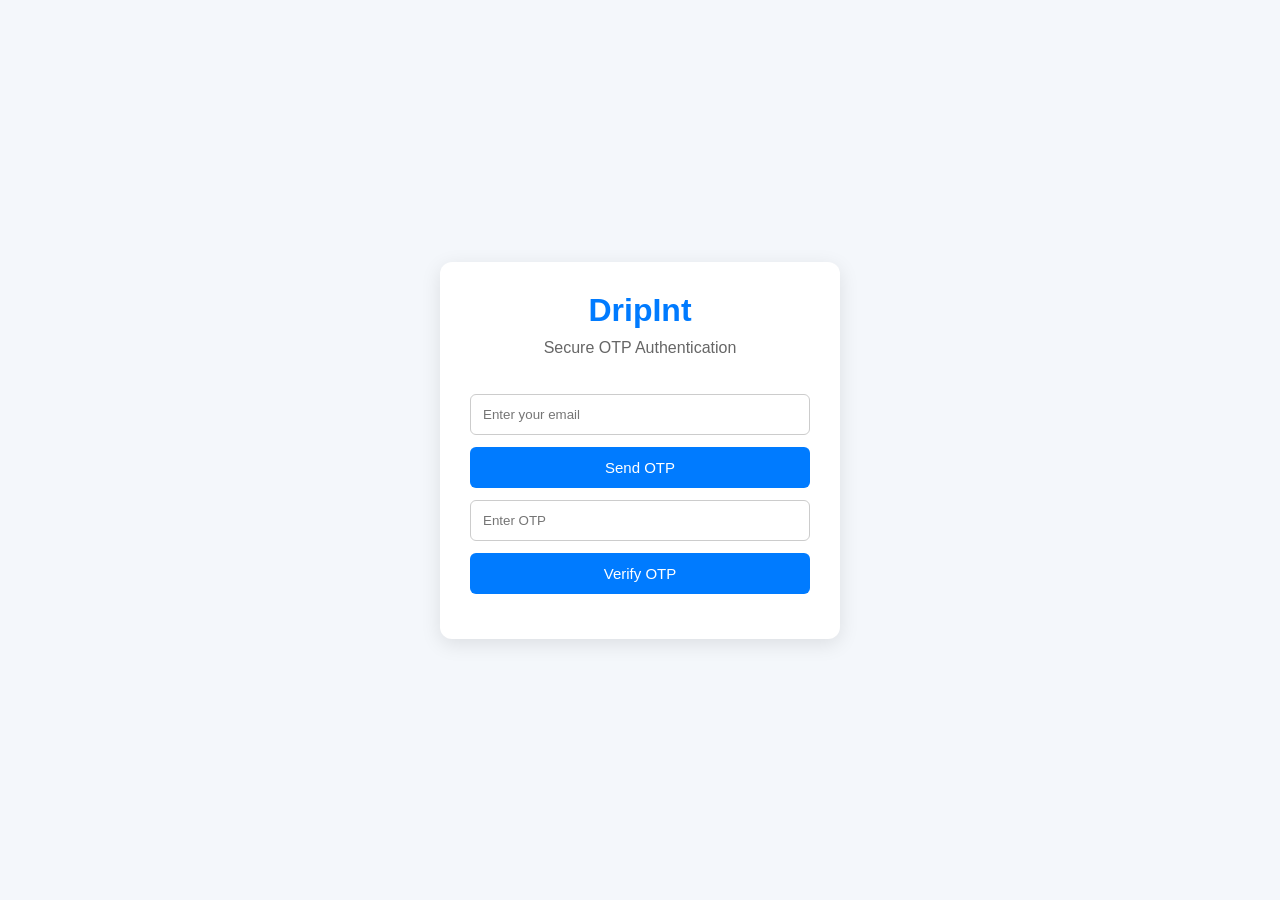
==== index.html @ f829ba66 "Add OTP JWT frontend" ====
<!DOCTYPE html>
<html lang="en">
<head>
    <meta charset="UTF-8">
    <meta name="viewport" content="width=device-width, initial-scale=1.0">
    <title>DripInt Authentication</title>
    <link rel="stylesheet" href="style.css">
</head>
<body>

<div class="container">

    <h1>DripInt</h1>
    <p class="subtitle">Secure OTP Authentication</p>

    <div id="loginSection">

        <input
            type="email"
            id="email"
            placeholder="Enter your email"
        >

        <button onclick="sendOTP()">
            Send OTP
        </button>

        <input
            type="text"
            id="otp"
            placeholder="Enter OTP"
        >

        <button onclick="verifyOTP()">
            Verify OTP
        </button>

        <p id="message"></p>

    </div>

    <div id="dashboard" style="display:none;">

        <h2>Dashboard</h2>

        <p>
            Logged in as:
            <strong id="userEmail"></strong>
        </p>

        <button onclick="logout()">
            Logout
        </button>

    </div>

</div>

<script src="script.js"></script>

</body>
</html>
---- style.css ----
*{
    margin:0;
    padding:0;
    box-sizing:border-box;
}

body{
    font-family:Arial, sans-serif;
    background:#f4f7fb;
    min-height:100vh;
    display:flex;
    justify-content:center;
    align-items:center;
}

.container{

    width:100%;
    max-width:400px;

    background:white;

    padding:30px;

    border-radius:12px;

    box-shadow:0 5px 20px rgba(0,0,0,0.1);

    text-align:center;
}

h1{
    color:#007bff;
    margin-bottom:10px;
}

.subtitle{
    color:#666;
    margin-bottom:25px;
}

input{

    width:100%;

    padding:12px;

    margin-top:12px;

    border:1px solid #ccc;

    border-radius:6px;
}

button{

    width:100%;

    padding:12px;

    margin-top:12px;

    background:#007bff;

    color:white;

    border:none;

    border-radius:6px;

    cursor:pointer;

    font-size:15px;
}

button:hover{
    background:#0069d9;
}

#message{
    margin-top:15px;
    font-weight:bold;
}

#dashboard{
    margin-top:15px;
}

#userEmail{
    color:#007bff;
}
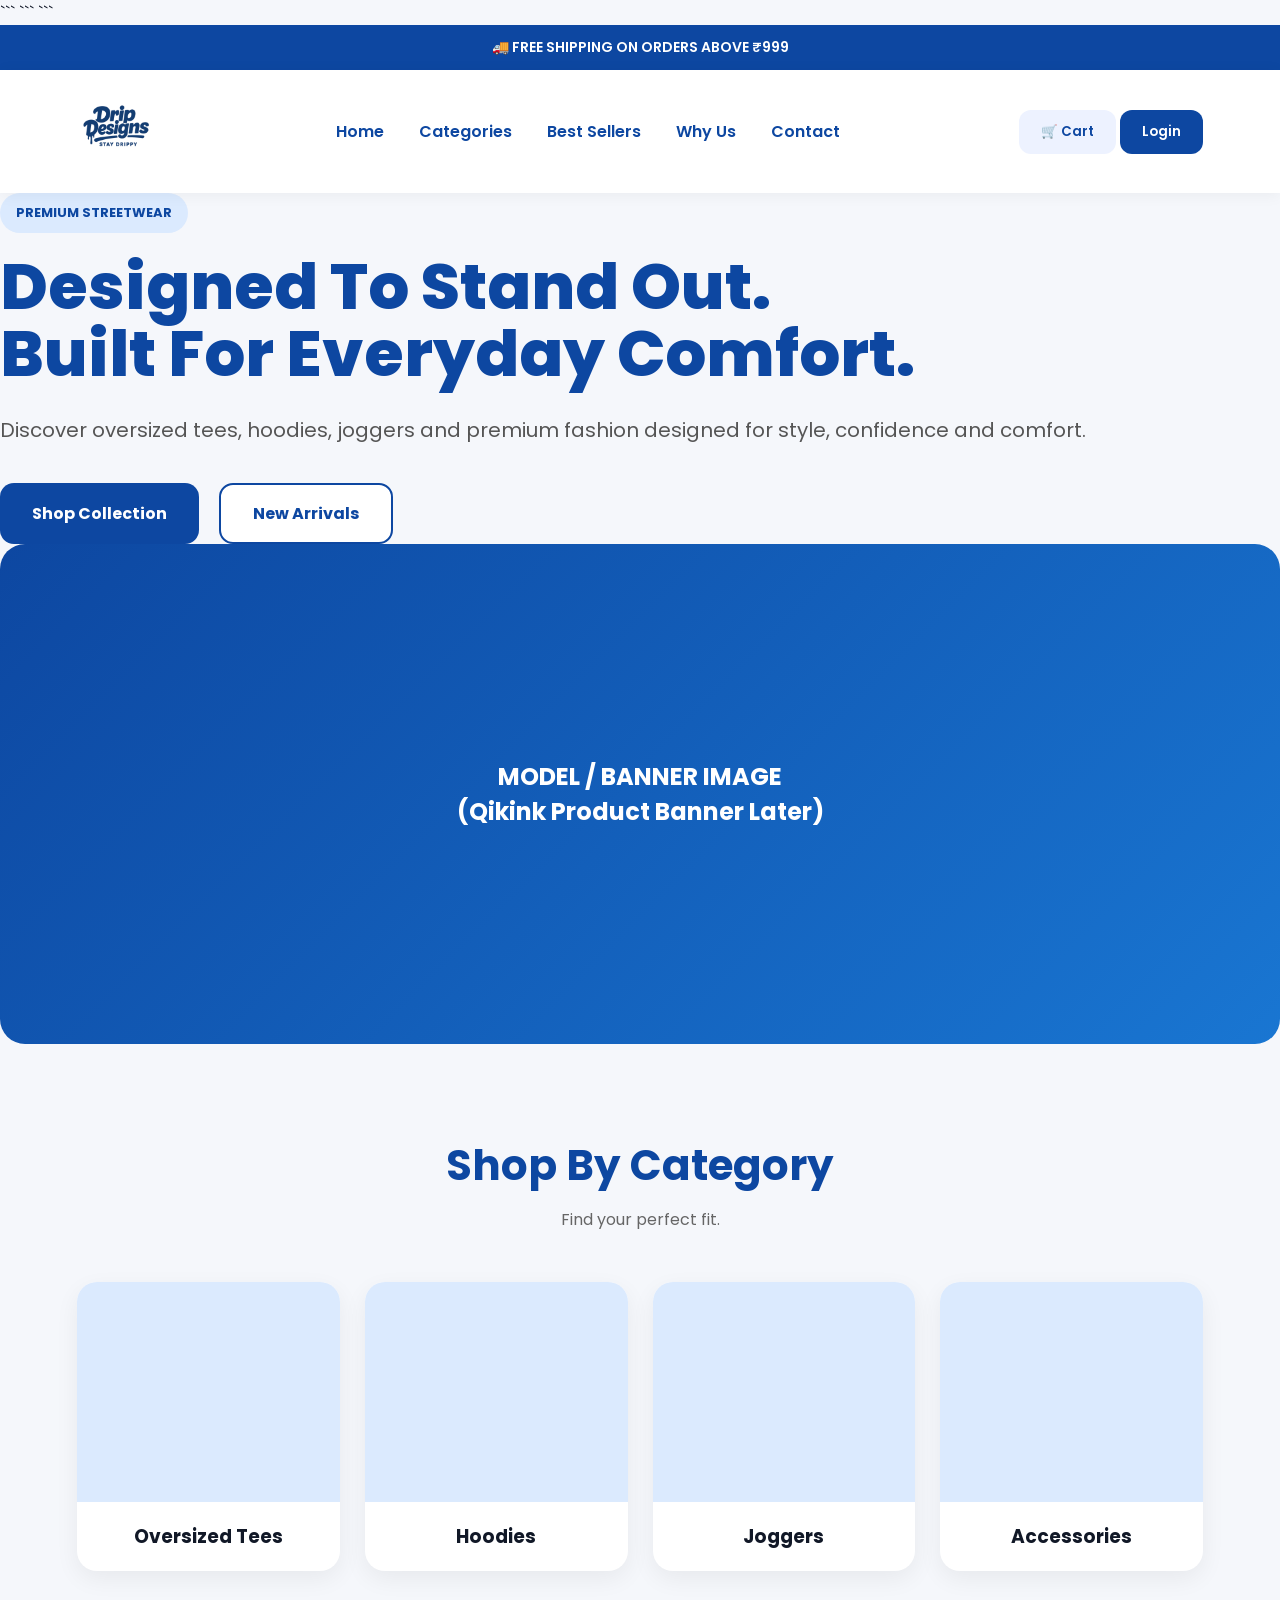
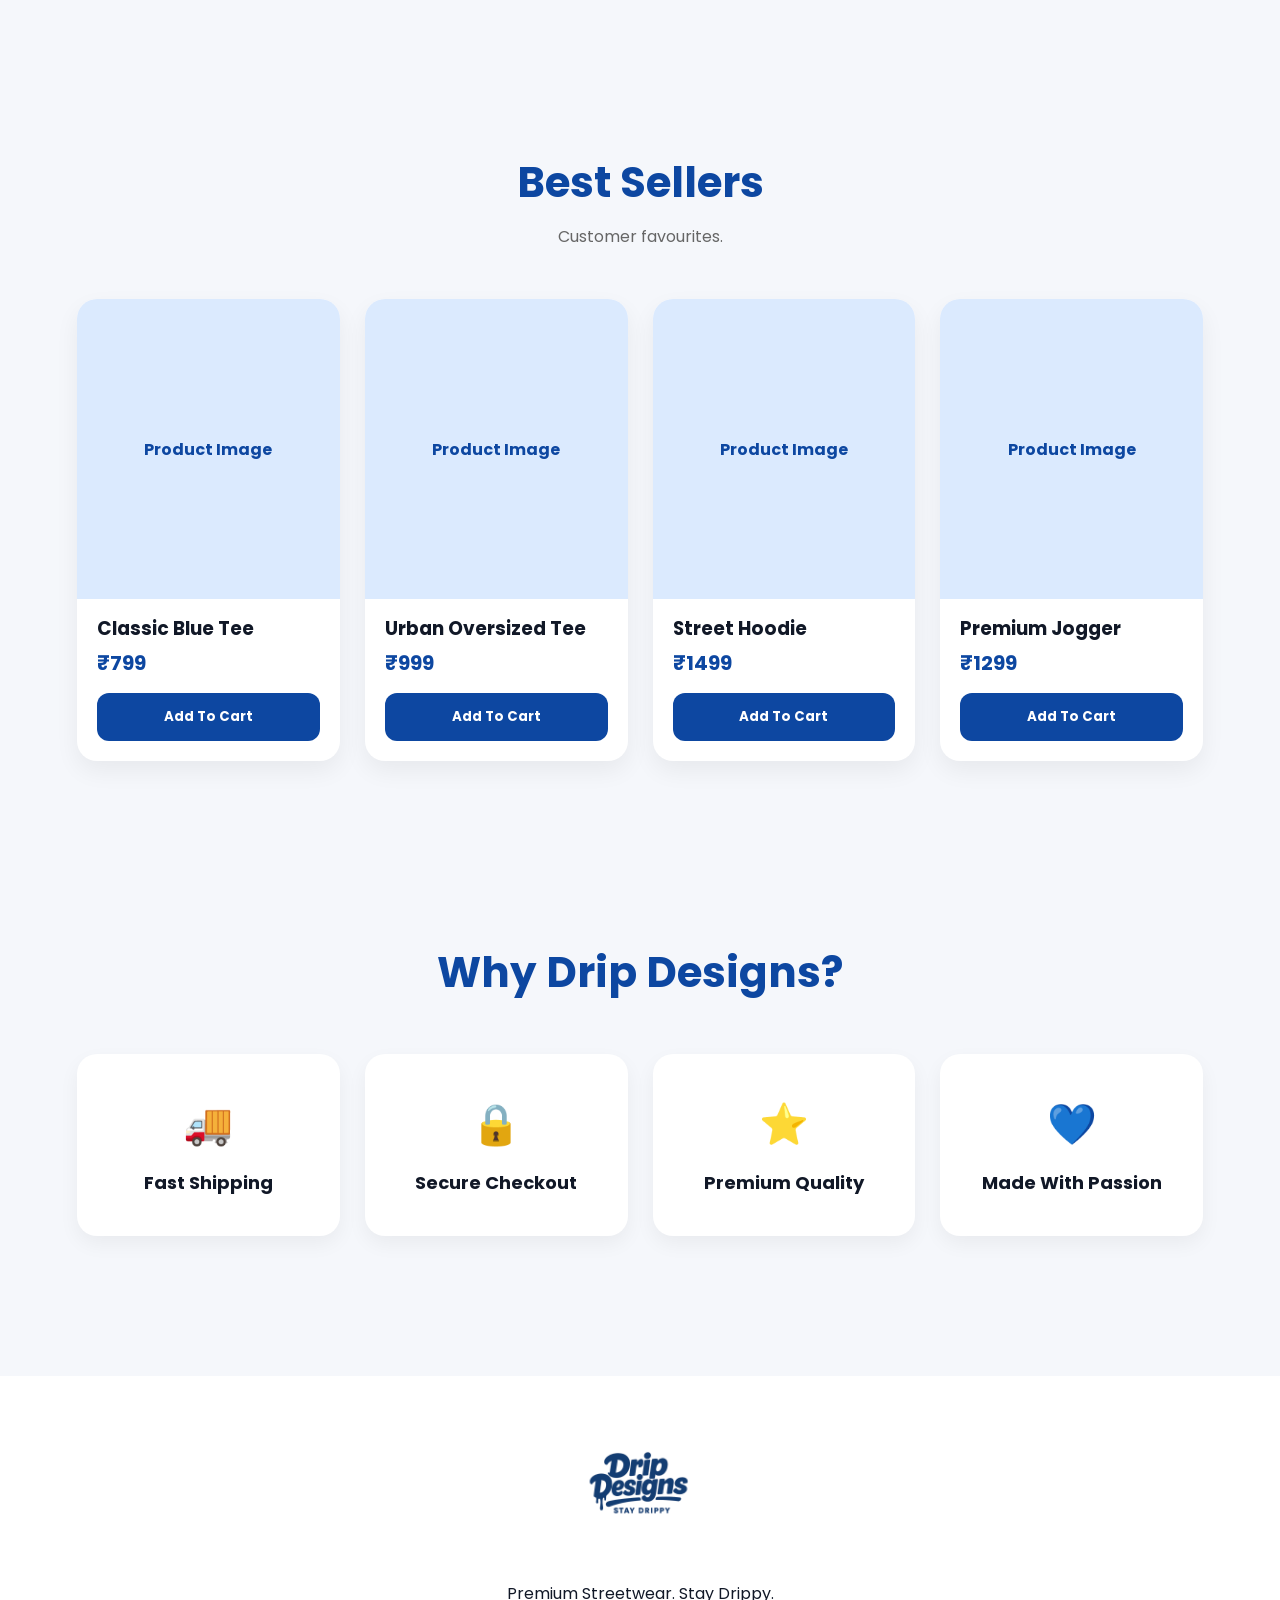
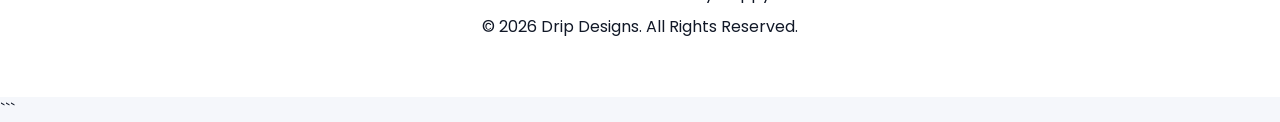
==== commit 8342e3d6: "Move frontend files to root for Hostinger deployment" ====
--- a/index.html
+++ b/index.html
@@ -1,62 +1,475 @@
 <!DOCTYPE html>
+
 <html lang="en">
+
 <head>
-    <meta charset="UTF-8">
-    <meta name="viewport" content="width=device-width, initial-scale=1.0">
-    <title>DripInt Authentication</title>
-    <link rel="stylesheet" href="style.css">
+
+```
+<meta charset="UTF-8">
+<meta name="viewport" content="width=device-width, initial-scale=1.0">
+
+<title>Drip Designs | Premium Streetwear</title>
+
+<meta name="description"
+    content="Premium Streetwear, Oversized T-Shirts, Hoodies and Fashion designed to stand out.">
+
+<link rel="stylesheet" href="css/style.css">
+
+<link href="https://fonts.googleapis.com/css2?family=Poppins:wght@300;400;500;600;700;800&display=swap"
+    rel="stylesheet">
+```
+
 </head>
+
 <body>
 
-<div class="container">
-
-    <h1>DripInt</h1>
-    <p class="subtitle">Secure OTP Authentication</p>
-
-    <div id="loginSection">
-
-        <input
-            type="email"
-            id="email"
-            placeholder="Enter your email"
-        >
-
-        <button onclick="sendOTP()">
-            Send OTP
+```
+<!-- Announcement Bar -->
+
+<div class="announcement-bar">
+
+    🚚 FREE SHIPPING ON ORDERS ABOVE ₹999
+
+</div>
+
+<!-- Header -->
+
+<header class="header">
+
+    <div class="logo-area">
+
+        <img src="assets/logo.png" alt="Drip Designs" class="logo">
+
+    </div>
+
+    <nav>
+
+        <a href="#">Home</a>
+
+        <a href="#categories">Categories</a>
+
+        <a href="#bestsellers">Best Sellers</a>
+
+        <a href="#whyus">Why Us</a>
+
+        <a href="#footer">Contact</a>
+
+    </nav>
+
+    <div class="header-actions">
+
+        <button class="cart-btn">
+
+            🛒 Cart
+
         </button>
 
-        <input
-            type="text"
-            id="otp"
-            placeholder="Enter OTP"
-        >
-
-        <button onclick="verifyOTP()">
-            Verify OTP
+        <button class="login-btn" onclick="openLoginModal()">
+
+            Login
+
         </button>
 
-        <p id="message"></p>
-
-    </div>
-
-    <div id="dashboard" style="display:none;">
-
-        <h2>Dashboard</h2>
+    </div>
+
+</header>
+
+<!-- Hero Section -->
+
+<section class="hero">
+
+    <div class="hero-left">
+
+        <span class="badge">
+
+            PREMIUM STREETWEAR
+        </span>
+
+        <h1>
+
+            Designed To Stand Out.
+            <br>
+            Built For Everyday Comfort.
+
+        </h1>
 
         <p>
-            Logged in as:
+
+            Discover oversized tees, hoodies,
+            joggers and premium fashion designed
+            for style, confidence and comfort.
+
+        </p>
+
+        <div class="hero-buttons">
+
+            <button class="primary-btn">
+
+                Shop Collection
+
+            </button>
+
+            <button class="secondary-btn">
+
+                New Arrivals
+
+            </button>
+
+        </div>
+
+    </div>
+
+    <div class="hero-right">
+
+        <div class="hero-image-placeholder">
+
+            <div class="placeholder-text">
+
+                MODEL / BANNER IMAGE
+
+                <br>
+
+                (Qikink Product Banner Later)
+
+            </div>
+
+        </div>
+
+    </div>
+
+</section>
+
+<!-- Categories -->
+
+<section id="categories" class="section">
+
+    <div class="section-header">
+
+        <h2>Shop By Category</h2>
+
+        <p>
+            Find your perfect fit.
+        </p>
+
+    </div>
+
+    <div class="category-grid">
+
+        <div class="category-card">
+
+            <div class="category-image"></div>
+
+            <h3>Oversized Tees</h3>
+
+        </div>
+
+        <div class="category-card">
+
+            <div class="category-image"></div>
+
+            <h3>Hoodies</h3>
+
+        </div>
+
+        <div class="category-card">
+
+            <div class="category-image"></div>
+
+            <h3>Joggers</h3>
+
+        </div>
+
+        <div class="category-card">
+
+            <div class="category-image"></div>
+
+            <h3>Accessories</h3>
+
+        </div>
+
+    </div>
+
+</section>
+
+<!-- Best Sellers -->
+
+<section id="bestsellers" class="section">
+
+    <div class="section-header">
+
+        <h2>Best Sellers</h2>
+
+        <p>
+
+            Customer favourites.
+
+        </p>
+
+    </div>
+
+    <div class="product-grid">
+
+        <div class="product-card">
+
+            <div class="product-image">
+
+                Product Image
+
+            </div>
+
+            <h3>Classic Blue Tee</h3>
+
+            <p class="price">
+
+                ₹799
+
+            </p>
+
+            <button class="buy-btn">
+
+                Add To Cart
+
+            </button>
+
+        </div>
+
+        <div class="product-card">
+
+            <div class="product-image">
+
+                Product Image
+
+            </div>
+
+            <h3>Urban Oversized Tee</h3>
+
+            <p class="price">
+
+                ₹999
+
+            </p>
+
+            <button class="buy-btn">
+
+                Add To Cart
+
+            </button>
+
+        </div>
+
+        <div class="product-card">
+
+            <div class="product-image">
+
+                Product Image
+
+            </div>
+
+            <h3>Street Hoodie</h3>
+
+            <p class="price">
+
+                ₹1499
+
+            </p>
+
+            <button class="buy-btn">
+
+                Add To Cart
+
+            </button>
+
+        </div>
+
+        <div class="product-card">
+
+            <div class="product-image">
+
+                Product Image
+
+            </div>
+
+            <h3>Premium Jogger</h3>
+
+            <p class="price">
+
+                ₹1299
+
+            </p>
+
+            <button class="buy-btn">
+
+                Add To Cart
+
+            </button>
+
+        </div>
+
+    </div>
+
+</section>
+
+<!-- Why Us -->
+
+<section id="whyus" class="section why-us">
+
+    <div class="section-header">
+
+        <h2>Why Drip Designs?</h2>
+
+    </div>
+
+    <div class="why-grid">
+
+        <div class="why-card">
+
+            🚚
+
+            <h3>Fast Shipping</h3>
+
+        </div>
+
+        <div class="why-card">
+
+            🔒
+
+            <h3>Secure Checkout</h3>
+
+        </div>
+
+        <div class="why-card">
+
+            ⭐
+
+            <h3>Premium Quality</h3>
+
+        </div>
+
+        <div class="why-card">
+
+            💙
+
+            <h3>Made With Passion</h3>
+
+        </div>
+
+    </div>
+
+</section>
+
+<!-- Login Modal -->
+
+<div id="loginModal" class="modal">
+
+    <div class="modal-content">
+
+        <span class="close-btn"
+            onclick="closeLoginModal()">
+
+            &times;
+
+        </span>
+
+        <h2>
+
+            Customer Login
+
+        </h2>
+
+        <div id="loginSection">
+
+            <input
+                type="email"
+                id="email"
+                placeholder="Enter Email Address">
+
+            <button
+                id="sendOtpBtn"
+                onclick="sendOTP()">
+
+                Send OTP
+
+            </button>
+
+            <input
+                type="text"
+                id="otp"
+                placeholder="Enter OTP">
+
+            <button
+                id="verifyOtpBtn"
+                onclick="verifyOTP()">
+
+                Verify & Login
+
+            </button>
+
+            <p id="message"></p>
+
+        </div>
+
+        <div
+            id="dashboard"
+            style="display:none;">
+
+            <h3>
+
+                Welcome Back
+
+            </h3>
+
+            <p>
+
+                Logged in as
+
+            </p>
+
             <strong id="userEmail"></strong>
+
+            <br><br>
+
+            <button onclick="logout()">
+
+                Logout
+
+            </button>
+
+        </div>
+
+    </div>
+
+</div>
+
+<!-- Footer -->
+
+<footer id="footer">
+
+    <div class="footer-content">
+
+        <img src="assets/logo.png"
+            class="footer-logo">
+
+        <p>
+
+            Premium Streetwear.
+            Stay Drippy.
+
         </p>
 
-        <button onclick="logout()">
-            Logout
-        </button>
-
-    </div>
-
-</div>
-
-<script src="script.js"></script>
+        <p>
+
+            © 2026 Drip Designs.
+            All Rights Reserved.
+
+        </p>
+
+    </div>
+
+</footer>
+
+<script src="js/script.js"></script>
+```
 
 </body>
-</html>+
+</html>
--- a/css/style.css
+++ b/css/style.css
@@ -0,0 +1,436 @@
+*{
+margin:0;
+padding:0;
+box-sizing:border-box;
+font-family:'Poppins',sans-serif;
+}
+
+html{
+scroll-behavior:smooth;
+}
+
+body{
+background:#f5f7fb;
+color:#111827;
+}
+
+/* ==========================
+ANNOUNCEMENT BAR
+========================== */
+
+.announcement-bar{
+background:#0d47a1;
+color:white;
+text-align:center;
+padding:12px;
+font-size:14px;
+font-weight:600;
+}
+
+/* ==========================
+HEADER
+========================== */
+
+.header{
+background:white;
+display:flex;
+justify-content:space-between;
+align-items:center;
+padding:18px 6%;
+box-shadow:0 2px 15px rgba(0,0,0,.05);
+position:sticky;
+top:0;
+z-index:100;
+}
+
+.logo{
+height:80px;
+}
+
+nav{
+display:flex;
+gap:35px;
+}
+
+nav a{
+text-decoration:none;
+color:#0d47a1;
+font-weight:600;
+}
+
+nav a:hover
+
+.header-actions{
+display:flex;
+gap:12px;
+}
+
+.cart-btn,
+.login-btn{
+border:none;
+cursor:pointer;
+padding:12px 22px;
+border-radius:12px;
+font-weight:600;
+}
+
+.cart-btn{
+background:#edf2ff;
+color:#0d47a1;
+}
+
+.login-btn{
+background:#0d47a1;
+color:white;
+}
+
+.login-btn:hover
+
+/* ==========================
+HERO
+========================== */
+
+.hero{
+padding:70px 6%;
+display:grid;
+grid-template-columns:1fr 1fr;
+gap:50px;
+align-items:center;
+}
+
+.badge{
+display:inline-block;
+background:#dbeafe;
+color:#0d47a1;
+padding:10px 16px;
+border-radius:30px;
+font-size:13px;
+font-weight:700;
+margin-bottom:20px;
+}
+
+.hero h1{
+font-size:64px;
+line-height:1.05;
+color:#0d47a1;
+margin-bottom:25px;
+font-weight:800;
+}
+
+.hero p{
+font-size:20px;
+line-height:1.8;
+color:#555;
+margin-bottom:35px;
+}
+
+.hero-buttons{
+display:flex;
+gap:20px;
+}
+
+.primary-btn,
+.secondary-btn{
+padding:16px 32px;
+border-radius:14px;
+font-size:16px;
+font-weight:700;
+cursor:pointer;
+}
+
+.primary-btn{
+background:#0d47a1;
+color:white;
+border:none;
+}
+
+.secondary-btn{
+background:white;
+border:2px solid #0d47a1;
+color:#0d47a1;
+}
+
+.hero-image-placeholder{
+height:500px;
+border-radius:25px;
+background:linear-gradient(
+135deg,
+#0d47a1,
+#1976d2
+);
+display:flex;
+align-items:center;
+justify-content:center;
+color:white;
+text-align:center;
+font-size:24px;
+font-weight:700;
+padding:20px;
+}
+
+/* ==========================
+SECTIONS
+========================== */
+
+.section{
+padding:90px 6%;
+}
+
+.section-header{
+text-align:center;
+margin-bottom:50px;
+}
+
+.section-header h2{
+font-size:42px;
+color:#0d47a1;
+margin-bottom:10px;
+}
+
+.section-header p{
+color:#666;
+}
+
+/* ==========================
+CATEGORIES
+========================== */
+
+.category-grid{
+display:grid;
+grid-template-columns:repeat(4,1fr);
+gap:25px;
+}
+
+.category-card{
+background:white;
+border-radius:20px;
+overflow:hidden;
+box-shadow:0 8px 25px rgba(0,0,0,.06);
+transition:.3s;
+}
+
+.category-card:hover{
+transform:translateY(-8px);
+}
+
+.category-image{
+height:220px;
+background:#dbeafe;
+}
+
+.category-card h3{
+text-align:center;
+padding:20px;
+}
+
+/* ==========================
+PRODUCTS
+========================== */
+
+.product-grid{
+display:grid;
+grid-template-columns:repeat(4,1fr);
+gap:25px;
+}
+
+.product-card{
+background:white;
+border-radius:20px;
+overflow:hidden;
+box-shadow:0 10px 25px rgba(0,0,0,.06);
+transition:.3s;
+}
+
+.product-card:hover{
+transform:translateY(-10px);
+}
+
+.product-image{
+height:300px;
+background:#dbeafe;
+display:flex;
+align-items:center;
+justify-content:center;
+color:#0d47a1;
+font-weight:700;
+}
+
+.product-card h3{
+padding:15px 20px 5px;
+}
+
+.price{
+color:#0d47a1;
+font-size:20px;
+font-weight:700;
+padding:0 20px 15px;
+}
+
+.buy-btn{
+width:calc(100% - 40px);
+margin:0 20px 20px;
+padding:14px;
+border:none;
+border-radius:12px;
+background:#0d47a1;
+color:white;
+font-weight:700;
+cursor:pointer;
+}
+
+/* ==========================
+WHY US
+========================== */
+
+.why-grid{
+display:grid;
+grid-template-columns:repeat(4,1fr);
+gap:25px;
+}
+
+.why-card{
+background:white;
+text-align:center;
+padding:40px 20px;
+border-radius:20px;
+box-shadow:0 8px 20px rgba(0,0,0,.05);
+font-size:40px;
+}
+
+.why-card h3{
+margin-top:15px;
+font-size:18px;
+}
+
+/* ==========================
+FOOTER
+========================== */
+
+footer{
+background:white;
+margin-top:50px;
+padding:50px 20px;
+text-align:center;
+}
+
+.footer-logo{
+height:120px;
+width:auto;
+margin-bottom:20px;
+}
+
+.footer-content p{
+margin:8px 0;
+}
+
+/* ==========================
+MODAL
+========================== */
+
+.modal{
+display:none;
+position:fixed;
+inset:0;
+background:rgba(0,0,0,.55);
+z-index:1000;
+}
+
+.modal-content{
+width:95%;
+max-width:450px;
+background:white;
+padding:30px;
+border-radius:20px;
+margin:100px auto;
+position:relative;
+}
+
+.close-btn{
+position:absolute;
+right:20px;
+top:10px;
+font-size:32px;
+cursor:pointer;
+}
+
+.modal-content input{
+width:100%;
+padding:14px;
+margin-top:15px;
+border:1px solid #ddd;
+border-radius:12px;
+}
+
+#sendOtpBtn,
+#verifyOtpBtn{
+width:100%;
+margin-top:15px;
+padding:14px;
+border:none;
+border-radius:12px;
+background:#0d47a1;
+color:white;
+font-weight:700;
+cursor:pointer;
+}
+
+#message{
+text-align:center;
+margin-top:15px;
+}
+
+/* ==========================
+MOBILE
+========================== */
+
+@media(max-width:992px){
+
+```
+.hero{
+    grid-template-columns:1fr;
+}
+
+.hero h1{
+    font-size:42px;
+}
+
+.category-grid,
+.product-grid,
+.why-grid{
+    grid-template-columns:1fr 1fr;
+}
+
+nav{
+    display:none;
+}
+```
+
+}
+
+@media(max-width:600px){
+
+```
+.category-grid,
+.product-grid,
+.why-grid{
+    grid-template-columns:1fr;
+}
+
+.hero h1{
+    font-size:34px;
+}
+
+.hero-buttons{
+    flex-direction:column;
+}
+
+.logo{
+    height:60px;
+}
+
+.footer-logo{
+    height:80px;
+}
+```
+
+}
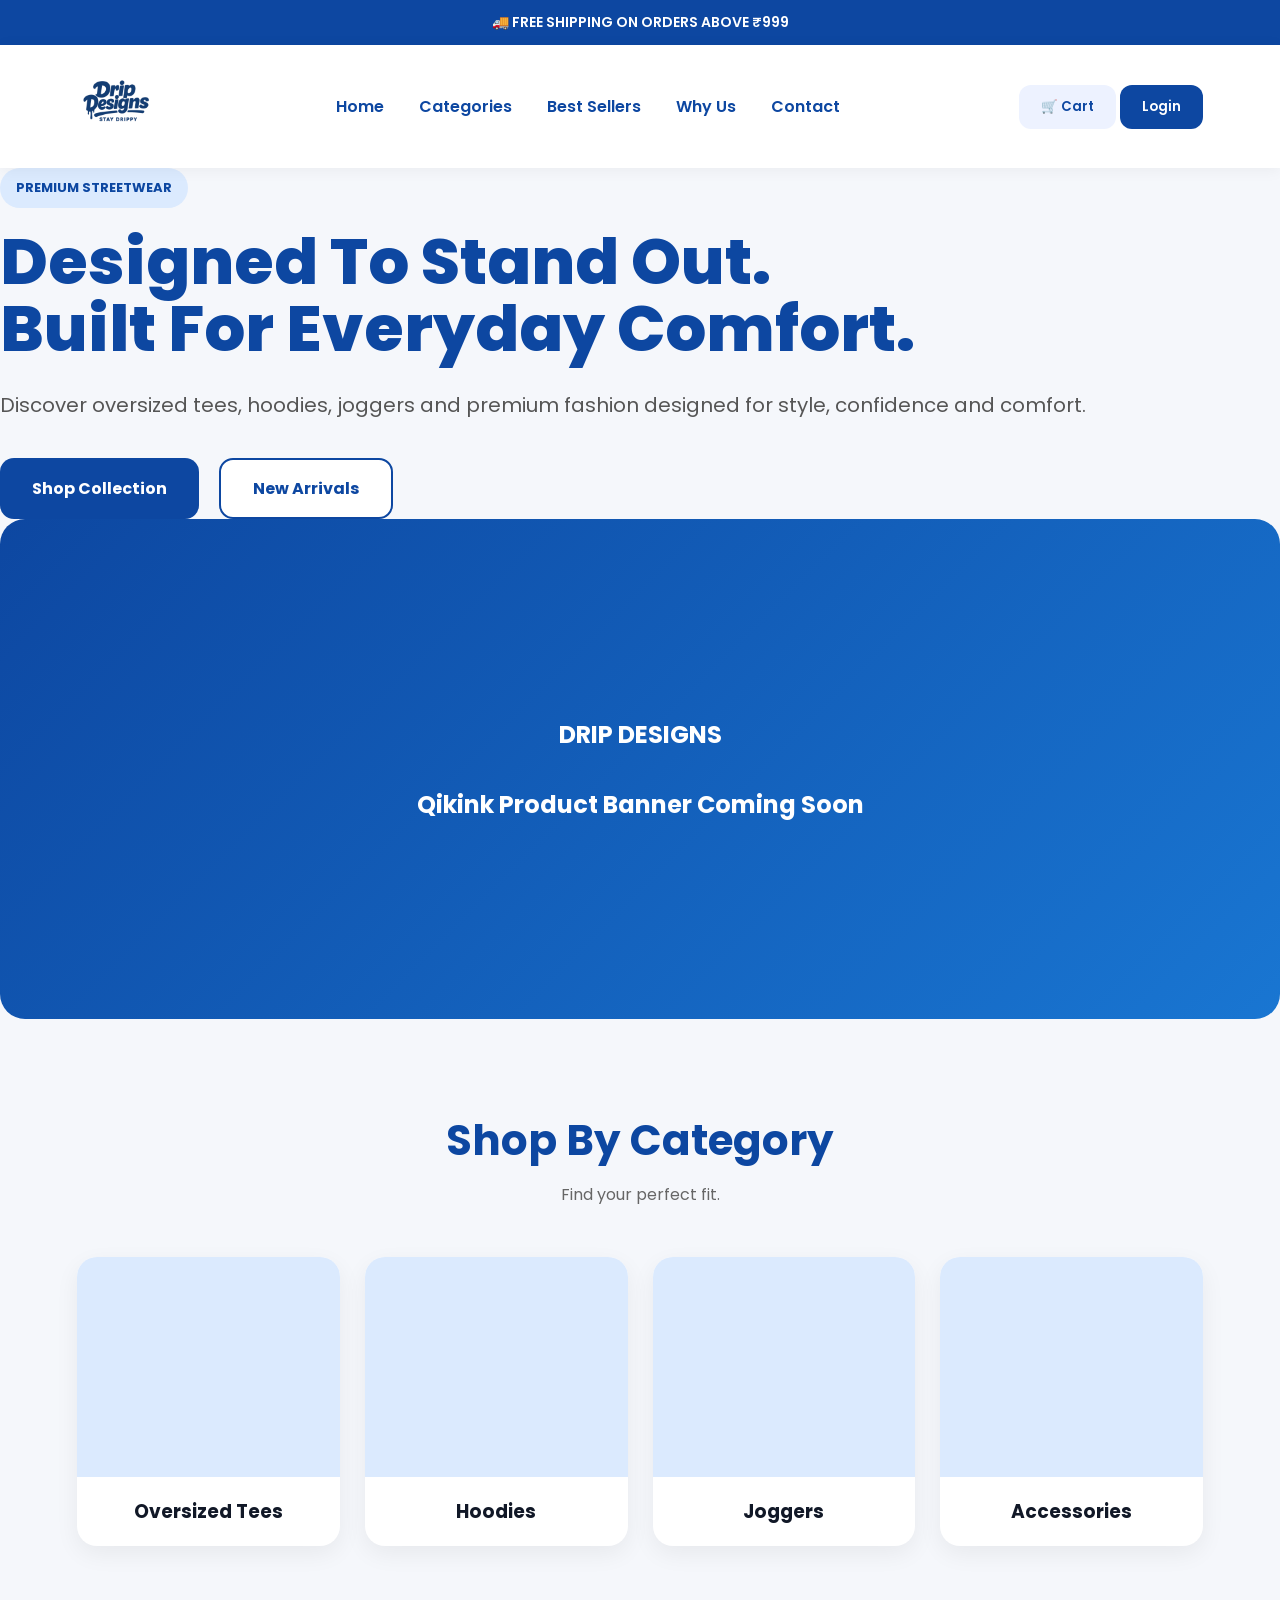
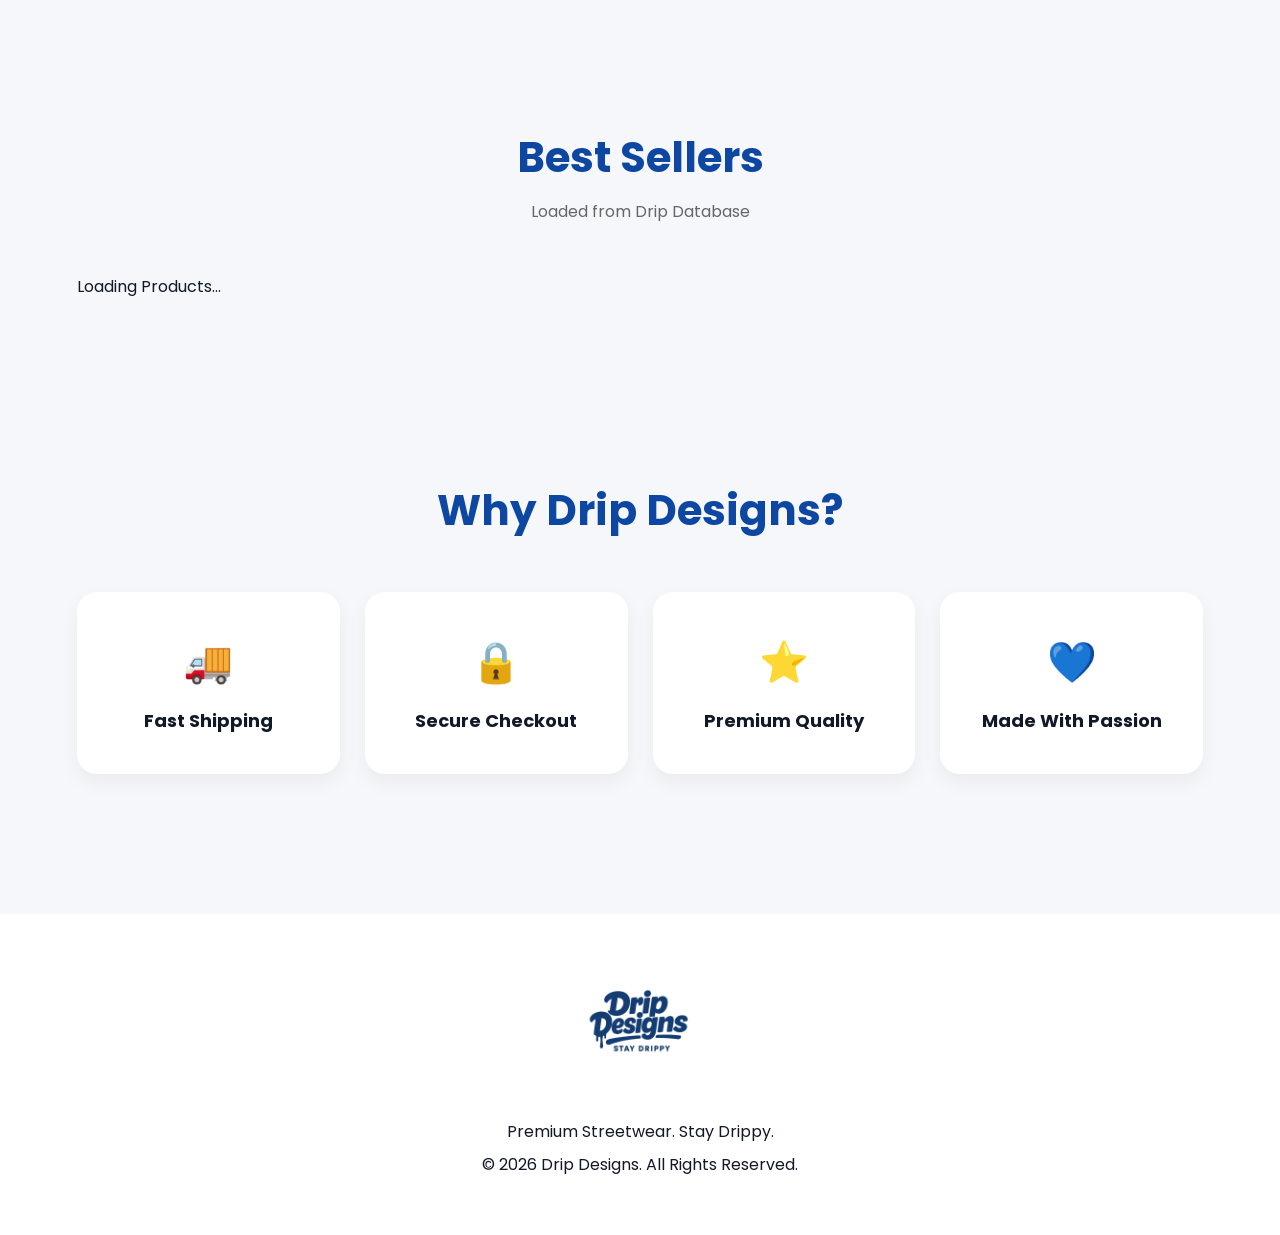
==== commit 9658f579: "Fix CORS configuration" ====
--- a/index.html
+++ b/index.html
@@ -1,475 +1,417 @@
 <!DOCTYPE html>
-
 <html lang="en">
 
 <head>
 
-```
 <meta charset="UTF-8">
 <meta name="viewport" content="width=device-width, initial-scale=1.0">
 
 <title>Drip Designs | Premium Streetwear</title>
 
 <meta name="description"
-    content="Premium Streetwear, Oversized T-Shirts, Hoodies and Fashion designed to stand out.">
+content="Premium Streetwear, Oversized T-Shirts, Hoodies and Fashion designed to stand out.">
 
 <link rel="stylesheet" href="css/style.css">
 
 <link href="https://fonts.googleapis.com/css2?family=Poppins:wght@300;400;500;600;700;800&display=swap"
-    rel="stylesheet">
-```
+rel="stylesheet">
 
 </head>
 
 <body>
 
-```
-<!-- Announcement Bar -->
-
 <div class="announcement-bar">
 
-    🚚 FREE SHIPPING ON ORDERS ABOVE ₹999
-
-</div>
-
-<!-- Header -->
+🚚 FREE SHIPPING ON ORDERS ABOVE ₹999
+
+</div>
 
 <header class="header">
 
-    <div class="logo-area">
-
-        <img src="assets/logo.png" alt="Drip Designs" class="logo">
-
-    </div>
-
-    <nav>
-
-        <a href="#">Home</a>
-
-        <a href="#categories">Categories</a>
-
-        <a href="#bestsellers">Best Sellers</a>
-
-        <a href="#whyus">Why Us</a>
-
-        <a href="#footer">Contact</a>
-
-    </nav>
-
-    <div class="header-actions">
-
-        <button class="cart-btn">
-
-            🛒 Cart
-
-        </button>
-
-        <button class="login-btn" onclick="openLoginModal()">
-
-            Login
-
-        </button>
-
-    </div>
+<div class="logo-area">
+
+<img src="assets/logo.png"
+alt="Drip Designs"
+class="logo">
+
+</div>
+
+<nav>
+
+<a href="#">Home</a>
+
+<a href="#categories">Categories</a>
+
+<a href="#bestsellers">Best Sellers</a>
+
+<a href="#whyus">Why Us</a>
+
+<a href="#footer">Contact</a>
+
+</nav>
+
+<div class="header-actions">
+
+<button class="cart-btn">
+
+🛒 Cart
+
+</button>
+
+<button
+class="login-btn"
+onclick="openLoginModal()">
+
+Login
+
+</button>
+
+</div>
 
 </header>
 
-<!-- Hero Section -->
-
 <section class="hero">
 
-    <div class="hero-left">
-
-        <span class="badge">
-
-            PREMIUM STREETWEAR
-        </span>
-
-        <h1>
-
-            Designed To Stand Out.
-            <br>
-            Built For Everyday Comfort.
-
-        </h1>
-
-        <p>
-
-            Discover oversized tees, hoodies,
-            joggers and premium fashion designed
-            for style, confidence and comfort.
-
-        </p>
-
-        <div class="hero-buttons">
-
-            <button class="primary-btn">
-
-                Shop Collection
-
-            </button>
-
-            <button class="secondary-btn">
-
-                New Arrivals
-
-            </button>
-
-        </div>
-
-    </div>
-
-    <div class="hero-right">
-
-        <div class="hero-image-placeholder">
-
-            <div class="placeholder-text">
-
-                MODEL / BANNER IMAGE
-
-                <br>
-
-                (Qikink Product Banner Later)
-
-            </div>
-
-        </div>
-
-    </div>
+<div class="hero-left">
+
+<span class="badge">
+
+PREMIUM STREETWEAR
+
+</span>
+
+<h1>
+
+Designed To Stand Out.
+<br>
+Built For Everyday Comfort.
+
+</h1>
+
+<p>
+
+Discover oversized tees,
+hoodies, joggers and premium
+fashion designed for style,
+confidence and comfort.
+
+</p>
+
+<div class="hero-buttons">
+
+<button class="primary-btn">
+
+Shop Collection
+
+</button>
+
+<button class="secondary-btn">
+
+New Arrivals
+
+</button>
+
+</div>
+
+</div>
+
+<div class="hero-right">
+
+<div class="hero-image-placeholder">
+
+<div class="placeholder-text">
+
+DRIP DESIGNS
+
+<br><br>
+
+Qikink Product Banner
+
+Coming Soon
+
+</div>
+
+</div>
+
+</div>
 
 </section>
 
-<!-- Categories -->
-
-<section id="categories" class="section">
-
-    <div class="section-header">
-
-        <h2>Shop By Category</h2>
-
-        <p>
-            Find your perfect fit.
-        </p>
-
-    </div>
-
-    <div class="category-grid">
-
-        <div class="category-card">
-
-            <div class="category-image"></div>
-
-            <h3>Oversized Tees</h3>
-
-        </div>
-
-        <div class="category-card">
-
-            <div class="category-image"></div>
-
-            <h3>Hoodies</h3>
-
-        </div>
-
-        <div class="category-card">
-
-            <div class="category-image"></div>
-
-            <h3>Joggers</h3>
-
-        </div>
-
-        <div class="category-card">
-
-            <div class="category-image"></div>
-
-            <h3>Accessories</h3>
-
-        </div>
-
-    </div>
+<section
+id="categories"
+class="section">
+
+<div class="section-header">
+
+<h2>
+
+Shop By Category
+
+</h2>
+
+<p>
+
+Find your perfect fit.
+
+</p>
+
+</div>
+
+<div class="category-grid">
+
+<div class="category-card">
+
+<div class="category-image"></div>
+
+<h3>Oversized Tees</h3>
+
+</div>
+
+<div class="category-card">
+
+<div class="category-image"></div>
+
+<h3>Hoodies</h3>
+
+</div>
+
+<div class="category-card">
+
+<div class="category-image"></div>
+
+<h3>Joggers</h3>
+
+</div>
+
+<div class="category-card">
+
+<div class="category-image"></div>
+
+<h3>Accessories</h3>
+
+</div>
+
+</div>
 
 </section>
 
-<!-- Best Sellers -->
-
-<section id="bestsellers" class="section">
-
-    <div class="section-header">
-
-        <h2>Best Sellers</h2>
-
-        <p>
-
-            Customer favourites.
-
-        </p>
-
-    </div>
-
-    <div class="product-grid">
-
-        <div class="product-card">
-
-            <div class="product-image">
-
-                Product Image
-
-            </div>
-
-            <h3>Classic Blue Tee</h3>
-
-            <p class="price">
-
-                ₹799
-
-            </p>
-
-            <button class="buy-btn">
-
-                Add To Cart
-
-            </button>
-
-        </div>
-
-        <div class="product-card">
-
-            <div class="product-image">
-
-                Product Image
-
-            </div>
-
-            <h3>Urban Oversized Tee</h3>
-
-            <p class="price">
-
-                ₹999
-
-            </p>
-
-            <button class="buy-btn">
-
-                Add To Cart
-
-            </button>
-
-        </div>
-
-        <div class="product-card">
-
-            <div class="product-image">
-
-                Product Image
-
-            </div>
-
-            <h3>Street Hoodie</h3>
-
-            <p class="price">
-
-                ₹1499
-
-            </p>
-
-            <button class="buy-btn">
-
-                Add To Cart
-
-            </button>
-
-        </div>
-
-        <div class="product-card">
-
-            <div class="product-image">
-
-                Product Image
-
-            </div>
-
-            <h3>Premium Jogger</h3>
-
-            <p class="price">
-
-                ₹1299
-
-            </p>
-
-            <button class="buy-btn">
-
-                Add To Cart
-
-            </button>
-
-        </div>
-
-    </div>
+<!-- DYNAMIC PRODUCTS -->
+
+<section
+id="bestsellers"
+class="section">
+
+<div class="section-header">
+
+<h2>
+
+Best Sellers
+
+</h2>
+
+<p>
+
+Loaded from Drip Database
+
+</p>
+
+</div>
+
+<div
+id="productGrid"
+class="product-grid">
+
+<div class="loading-products">
+
+Loading Products...
+
+</div>
+
+</div>
 
 </section>
 
-<!-- Why Us -->
-
-<section id="whyus" class="section why-us">
-
-    <div class="section-header">
-
-        <h2>Why Drip Designs?</h2>
-
-    </div>
-
-    <div class="why-grid">
-
-        <div class="why-card">
-
-            🚚
-
-            <h3>Fast Shipping</h3>
-
-        </div>
-
-        <div class="why-card">
-
-            🔒
-
-            <h3>Secure Checkout</h3>
-
-        </div>
-
-        <div class="why-card">
-
-            ⭐
-
-            <h3>Premium Quality</h3>
-
-        </div>
-
-        <div class="why-card">
-
-            💙
-
-            <h3>Made With Passion</h3>
-
-        </div>
-
-    </div>
+<section
+id="whyus"
+class="section why-us">
+
+<div class="section-header">
+
+<h2>
+
+Why Drip Designs?
+
+</h2>
+
+</div>
+
+<div class="why-grid">
+
+<div class="why-card">
+
+🚚
+
+<h3>
+
+Fast Shipping
+
+</h3>
+
+</div>
+
+<div class="why-card">
+
+🔒
+
+<h3>
+
+Secure Checkout
+
+</h3>
+
+</div>
+
+<div class="why-card">
+
+⭐
+
+<h3>
+
+Premium Quality
+
+</h3>
+
+</div>
+
+<div class="why-card">
+
+💙
+
+<h3>
+
+Made With Passion
+
+</h3>
+
+</div>
+
+</div>
 
 </section>
 
-<!-- Login Modal -->
-
-<div id="loginModal" class="modal">
-
-    <div class="modal-content">
-
-        <span class="close-btn"
-            onclick="closeLoginModal()">
-
-            &times;
-
-        </span>
-
-        <h2>
-
-            Customer Login
-
-        </h2>
-
-        <div id="loginSection">
-
-            <input
-                type="email"
-                id="email"
-                placeholder="Enter Email Address">
-
-            <button
-                id="sendOtpBtn"
-                onclick="sendOTP()">
-
-                Send OTP
-
-            </button>
-
-            <input
-                type="text"
-                id="otp"
-                placeholder="Enter OTP">
-
-            <button
-                id="verifyOtpBtn"
-                onclick="verifyOTP()">
-
-                Verify & Login
-
-            </button>
-
-            <p id="message"></p>
-
-        </div>
-
-        <div
-            id="dashboard"
-            style="display:none;">
-
-            <h3>
-
-                Welcome Back
-
-            </h3>
-
-            <p>
-
-                Logged in as
-
-            </p>
-
-            <strong id="userEmail"></strong>
-
-            <br><br>
-
-            <button onclick="logout()">
-
-                Logout
-
-            </button>
-
-        </div>
-
-    </div>
-
-</div>
-
-<!-- Footer -->
+<!-- LOGIN MODAL -->
+
+<div
+id="loginModal"
+class="modal">
+
+<div class="modal-content">
+
+<span
+class="close-btn"
+onclick="closeLoginModal()">
+
+&times;
+
+</span>
+
+<h2>
+
+Customer Login
+
+</h2>
+
+<div id="loginSection">
+
+<input
+type="email"
+id="email"
+placeholder="Enter Email Address">
+
+<button
+id="sendOtpBtn"
+onclick="sendOTP()">
+
+Send OTP
+
+</button>
+
+<input
+type="text"
+id="otp"
+placeholder="Enter OTP">
+
+<button
+id="verifyOtpBtn"
+onclick="verifyOTP()">
+
+Verify & Login
+
+</button>
+
+<p id="message"></p>
+
+</div>
+
+<div
+id="dashboard"
+style="display:none;">
+
+<h3>
+
+Welcome Back
+
+</h3>
+
+<p>
+
+Logged in as
+
+</p>
+
+<strong id="userEmail"></strong>
+
+<br><br>
+
+<button onclick="logout()">
+
+Logout
+
+</button>
+
+</div>
+
+</div>
+
+</div>
 
 <footer id="footer">
 
-    <div class="footer-content">
-
-        <img src="assets/logo.png"
-            class="footer-logo">
-
-        <p>
-
-            Premium Streetwear.
-            Stay Drippy.
-
-        </p>
-
-        <p>
-
-            © 2026 Drip Designs.
-            All Rights Reserved.
-
-        </p>
-
-    </div>
+<div class="footer-content">
+
+<img
+src="assets/logo.png"
+class="footer-logo">
+
+<p>
+
+Premium Streetwear.
+Stay Drippy.
+
+</p>
+
+<p>
+
+© 2026 Drip Designs.
+All Rights Reserved.
+
+</p>
+
+</div>
 
 </footer>
 
 <script src="js/script.js"></script>
-```
 
 </body>
-
-</html>
+</html>
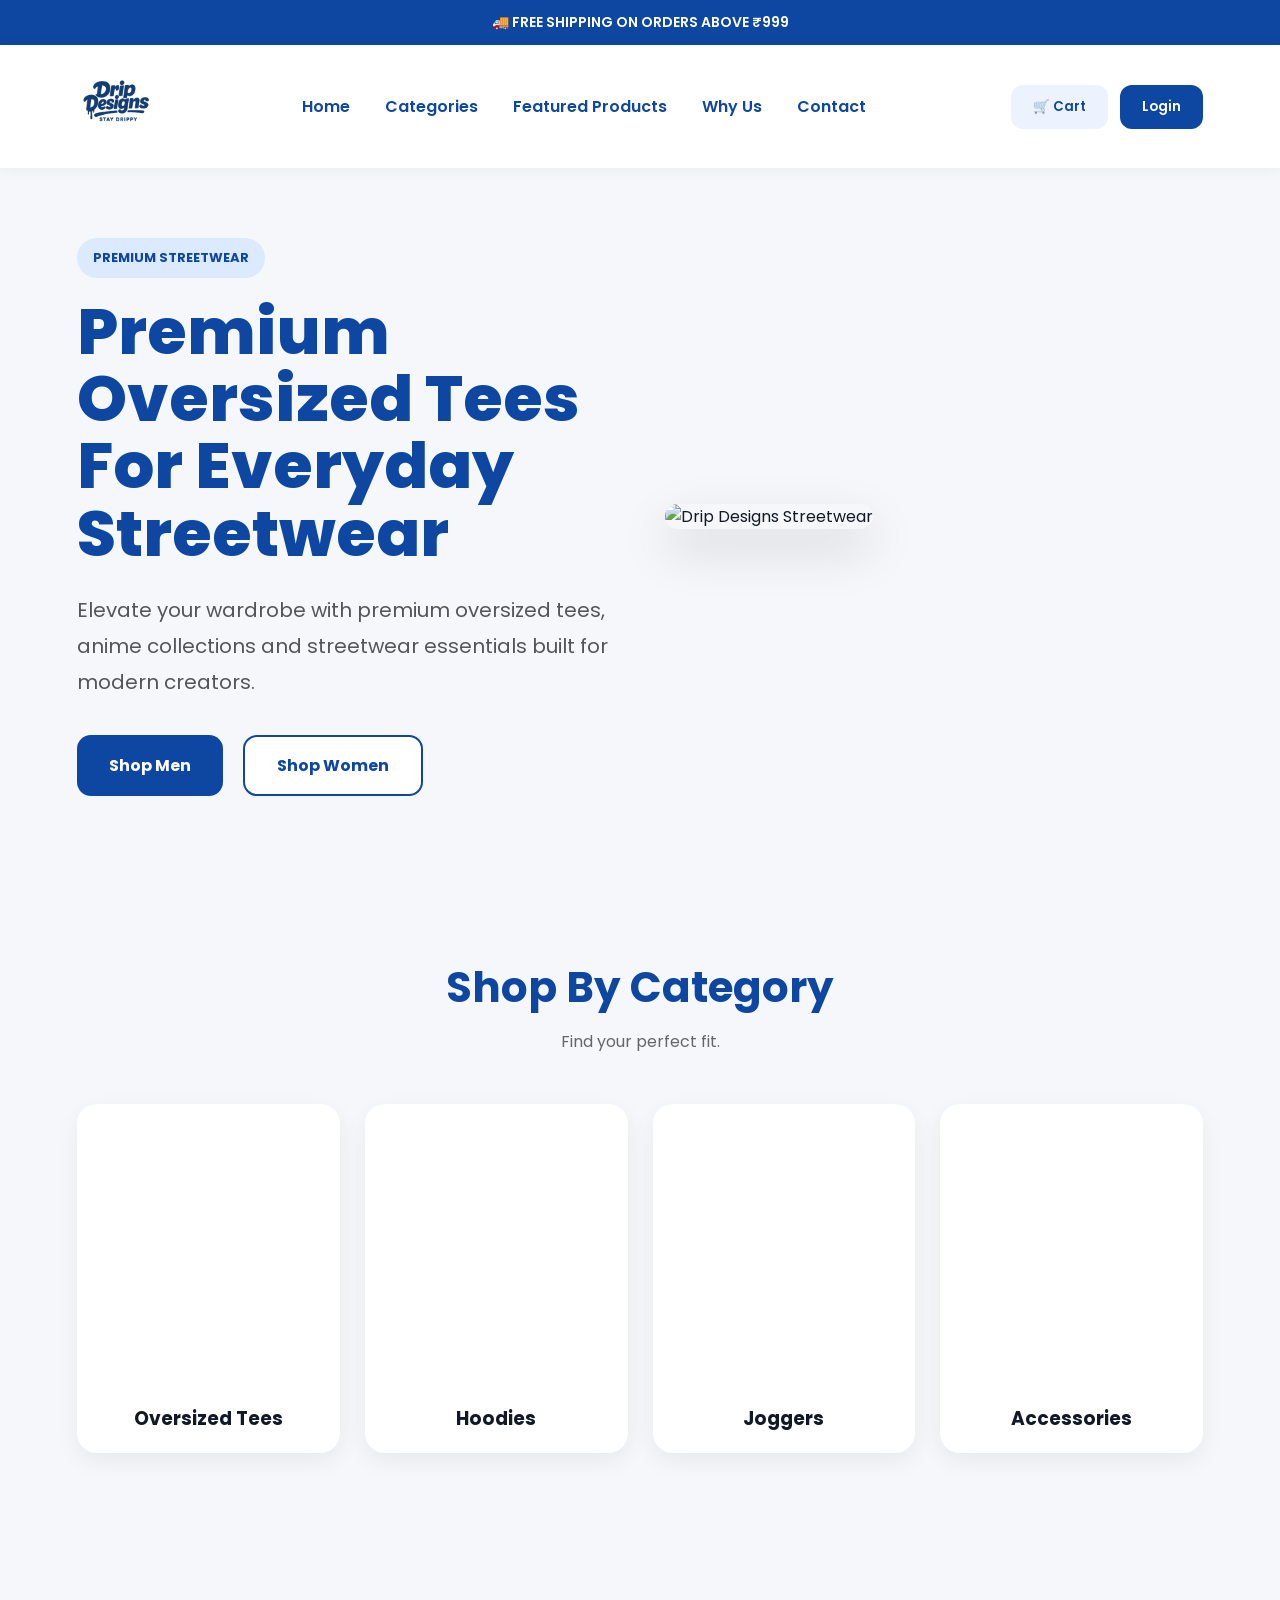
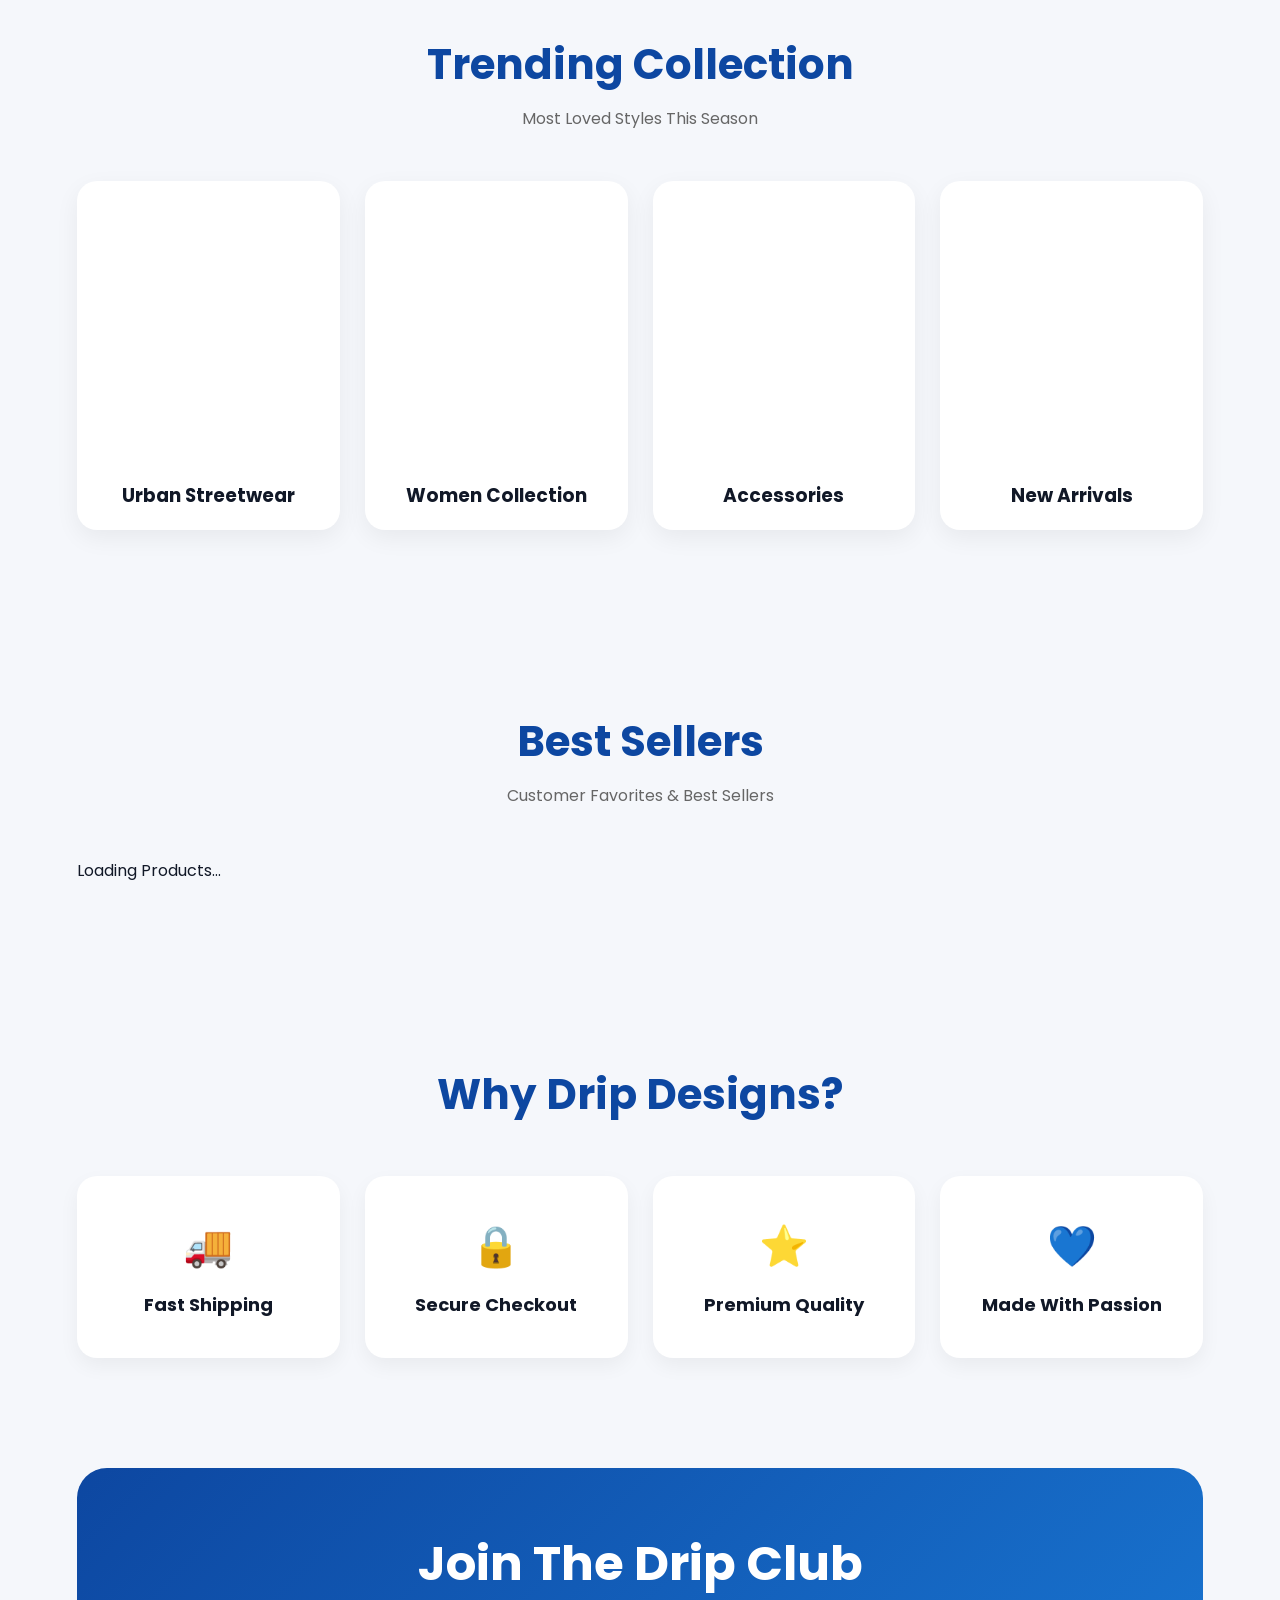
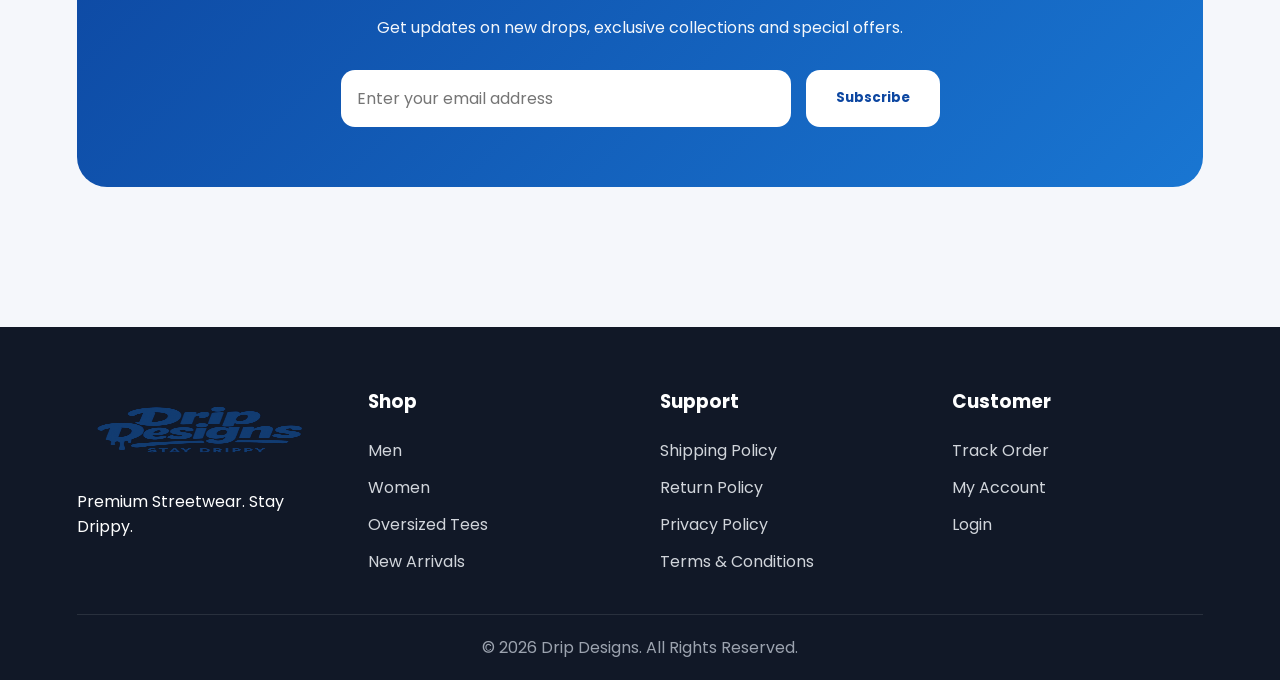
==== commit fe6779ed: "Updated homepage" ====
--- a/index.html
+++ b/index.html
@@ -42,7 +42,7 @@
 
 <a href="#categories">Categories</a>
 
-<a href="#bestsellers">Best Sellers</a>
+<a href="#bestsellers">Featured Products</a>
 
 <a href="#whyus">Why Us</a>
 
@@ -82,18 +82,19 @@
 
 <h1>
 
-Designed To Stand Out.
+Premium Oversized Tees
 <br>
-Built For Everyday Comfort.
+For Everyday Streetwear
 
 </h1>
 
 <p>
 
-Discover oversized tees,
-hoodies, joggers and premium
-fashion designed for style,
-confidence and comfort.
+Elevate your wardrobe with
+premium oversized tees,
+anime collections and
+streetwear essentials built
+for modern creators.
 
 </p>
 
@@ -101,13 +102,13 @@
 
 <button class="primary-btn">
 
-Shop Collection
+Shop Men
 
 </button>
 
 <button class="secondary-btn">
 
-New Arrivals
+Shop Women
 
 </button>
 
@@ -117,21 +118,12 @@
 
 <div class="hero-right">
 
-<div class="hero-image-placeholder">
-
-<div class="placeholder-text">
-
-DRIP DESIGNS
-
-<br><br>
-
-Qikink Product Banner
-
-Coming Soon
-
-</div>
-
-</div>
+<div class="hero-right">
+
+<img
+src="https://images.unsplash.com/photo-1523398002811-999ca8dec234?auto=format&fit=crop&w=1200&q=80"
+alt="Drip Designs Streetwear"
+class="hero-banner">
 
 </div>
 
@@ -161,7 +153,12 @@
 
 <div class="category-card">
 
-<div class="category-image"></div>
+<div
+class="category-image"
+style="
+background-image:url('https://images.unsplash.com/photo-1515886657613-9f3515b0c78f?auto=format&fit=crop&w=800&q=80');
+">
+</div>
 
 <h3>Oversized Tees</h3>
 
@@ -169,7 +166,12 @@
 
 <div class="category-card">
 
-<div class="category-image"></div>
+<div
+class="category-image"
+style="
+background-image:url('https://images.unsplash.com/photo-1503342217505-b0a15ec3261c?auto=format&fit=crop&w=800&q=80');
+">
+</div>
 
 <h3>Hoodies</h3>
 
@@ -177,7 +179,12 @@
 
 <div class="category-card">
 
-<div class="category-image"></div>
+<div
+class="category-image"
+style="
+background-image:url('https://images.unsplash.com/photo-1521572163474-6864f9cf17ab?auto=format&fit=crop&w=800&q=80');
+">
+</div>
 
 <h3>Joggers</h3>
 
@@ -185,9 +192,106 @@
 
 <div class="category-card">
 
-<div class="category-image"></div>
+<div
+class="category-image"
+style="
+background-image:url('https://images.unsplash.com/photo-1512436991641-6745cdb1723f?auto=format&fit=crop&w=800&q=80');
+">
+</div>
 
 <h3>Accessories</h3>
+
+</div>
+
+</div>
+
+</section>
+
+<section class="section">
+
+<div class="section-header">
+
+<h2>
+
+Trending Collection
+
+</h2>
+
+<p>
+
+Most Loved Styles This Season
+
+</p>
+
+</div>
+
+<div class="category-grid">
+
+<div class="category-card">
+
+<div
+class="category-image"
+style="
+background-image:url('https://images.unsplash.com/photo-1483985988355-763728e1935b?auto=format&fit=crop&w=1200&q=80');
+">
+</div>
+
+<h3>
+
+Urban Streetwear
+
+</h3>
+
+</div>
+
+<div class="category-card">
+
+<div
+class="category-image"
+style="
+background-image:url('https://images.unsplash.com/photo-1496747611176-843222e1e57c?auto=format&fit=crop&w=1200&q=80');
+">
+</div>
+
+<h3>
+
+Women Collection
+
+</h3>
+
+</div>
+
+<div class="category-card">
+
+<div
+class="category-image"
+style="
+background-image:url('https://images.unsplash.com/photo-1512436991641-6745cdb1723f?auto=format&fit=crop&w=1200&q=80');
+">
+</div>
+
+<h3>
+
+Accessories
+
+</h3>
+
+</div>
+
+<div class="category-card">
+
+<div
+class="category-image"
+style="
+background-image:url('https://images.unsplash.com/photo-1521572163474-6864f9cf17ab?auto=format&fit=crop&w=1200&q=80');
+">
+</div>
+
+<h3>
+
+New Arrivals
+
+</h3>
 
 </div>
 
@@ -211,7 +315,7 @@
 
 <p>
 
-Loaded from Drip Database
+Customer Favorites & Best Sellers
 
 </p>
 
@@ -292,6 +396,40 @@
 Made With Passion
 
 </h3>
+
+</div>
+
+</div>
+
+</section>
+
+<section class="section newsletter-section">
+
+<div class="newsletter-box">
+
+<h2>
+
+Join The Drip Club
+
+</h2>
+
+<p>
+
+Get updates on new drops, exclusive collections and special offers.
+
+</p>
+
+<div class="newsletter-form">
+
+<input
+type="email"
+placeholder="Enter your email address">
+
+<button>
+
+Subscribe
+
+</button>
 
 </div>
 
@@ -387,7 +525,9 @@
 
 <footer id="footer">
 
-<div class="footer-content">
+<div class="footer-container">
+
+<div class="footer-column">
 
 <img
 src="assets/logo.png"
@@ -400,12 +540,45 @@
 
 </p>
 
-<p>
-
-© 2026 Drip Designs.
-All Rights Reserved.
-
-</p>
+</div>
+
+<div class="footer-column">
+
+<h3>Shop</h3>
+
+<a href="#">Men</a>
+<a href="#">Women</a>
+<a href="#">Oversized Tees</a>
+<a href="#">New Arrivals</a>
+
+</div>
+
+<div class="footer-column">
+
+<h3>Support</h3>
+
+<a href="#">Shipping Policy</a>
+<a href="#">Return Policy</a>
+<a href="#">Privacy Policy</a>
+<a href="#">Terms & Conditions</a>
+
+</div>
+
+<div class="footer-column">
+
+<h3>Customer</h3>
+
+<a href="#">Track Order</a>
+<a href="#">My Account</a>
+<a href="#">Login</a>
+
+</div>
+
+</div>
+
+<div class="footer-bottom">
+
+© 2026 Drip Designs. All Rights Reserved.
 
 </div>
 
--- a/css/style.css
+++ b/css/style.css
@@ -58,7 +58,9 @@
 font-weight:600;
 }
 
-nav a:hover
+.header a:hover{
+    text-decoration:underline;
+}
 
 .header-actions{
 display:flex;
@@ -84,7 +86,9 @@
 color:white;
 }
 
-.login-btn:hover
+.login-btn:hover{
+    opacity:0.92;
+}
 
 /* ==========================
 HERO
@@ -93,7 +97,7 @@
 .hero{
 padding:70px 6%;
 display:grid;
-grid-template-columns:1fr 1fr;
+grid-template-columns:repeat(auto-fit,minmax(350px,1fr));
 gap:50px;
 align-items:center;
 }
@@ -110,7 +114,7 @@
 }
 
 .hero h1{
-font-size:64px;
+font-size:clamp(2.2rem,5vw,4rem);
 line-height:1.05;
 color:#0d47a1;
 margin-bottom:25px;
@@ -118,7 +122,7 @@
 }
 
 .hero p{
-font-size:20px;
+font-size:clamp(1rem,2vw,1.25rem);
 line-height:1.8;
 color:#555;
 margin-bottom:35px;
@@ -127,6 +131,15 @@
 .hero-buttons{
 display:flex;
 gap:20px;
+}
+
+.hero-banner{
+width:100%;
+height:600px;
+object-fit:cover;
+border-radius:30px;
+box-shadow:
+0 20px 50px rgba(0,0,0,.15);
 }
 
 .primary-btn,
@@ -150,23 +163,7 @@
 color:#0d47a1;
 }
 
-.hero-image-placeholder{
-height:500px;
-border-radius:25px;
-background:linear-gradient(
-135deg,
-#0d47a1,
-#1976d2
-);
-display:flex;
-align-items:center;
-justify-content:center;
-color:white;
-text-align:center;
-font-size:24px;
-font-weight:700;
-padding:20px;
-}
+
 
 /* ==========================
 SECTIONS
@@ -197,7 +194,8 @@
 
 .category-grid{
 display:grid;
-grid-template-columns:repeat(4,1fr);
+grid-template-columns:
+repeat(auto-fit,minmax(250px,1fr));
 gap:25px;
 }
 
@@ -206,16 +204,22 @@
 border-radius:20px;
 overflow:hidden;
 box-shadow:0 8px 25px rgba(0,0,0,.06);
-transition:.3s;
+transition:.4s ease;
 }
 
 .category-card:hover{
 transform:translateY(-8px);
 }
 
+.category-card:hover .category-image{
+transform:scale(1.05);
+}
+
 .category-image{
-height:220px;
-background:#dbeafe;
+height:280px;
+background-size:cover;
+background-position:center;
+transition:.4s;
 }
 
 .category-card h3{
@@ -229,30 +233,38 @@
 
 .product-grid{
 display:grid;
-grid-template-columns:repeat(4,1fr);
-gap:25px;
+grid-template-columns:
+repeat(auto-fit,minmax(280px,1fr));
+gap:30px;
 }
 
 .product-card{
 background:white;
-border-radius:20px;
+border-radius:24px;
 overflow:hidden;
-box-shadow:0 10px 25px rgba(0,0,0,.06);
-transition:.3s;
+box-shadow:
+0 10px 30px rgba(0,0,0,.08);
+transition:.35s ease;
+position:relative;
 }
 
 .product-card:hover{
-transform:translateY(-10px);
+    transform:
+    translateY(-10px);
+
+    box-shadow:
+    0 20px 45px
+    rgba(0,0,0,.15);
 }
 
 .product-image{
-height:300px;
-background:#dbeafe;
+height:340px;
+background:white;
 display:flex;
 align-items:center;
 justify-content:center;
-color:#0d47a1;
-font-weight:700;
+overflow:hidden;
+padding:15px;
 }
 
 .product-card h3{
@@ -303,24 +315,111 @@
 }
 
 /* ==========================
+NEWSLETTER
+========================== */
+
+.newsletter-section{
+padding-top:20px;
+}
+
+.newsletter-box{
+background:
+linear-gradient(
+135deg,
+#0d47a1,
+#1976d2
+);
+padding:60px 40px;
+border-radius:30px;
+text-align:center;
+color:white;
+}
+
+.newsletter-box h2{
+font-size:clamp(2rem,4vw,3rem);
+margin-bottom:15px;
+}
+
+.newsletter-box p{
+opacity:.95;
+margin-bottom:30px;
+}
+
+.newsletter-form{
+display:flex;
+justify-content:center;
+gap:15px;
+flex-wrap:wrap;
+}
+
+.newsletter-form input{
+width:100%;
+max-width:450px;
+padding:16px;
+border:none;
+border-radius:14px;
+font-size:16px;
+}
+
+.newsletter-form button{
+padding:16px 30px;
+border:none;
+border-radius:14px;
+background:white;
+color:#0d47a1;
+font-weight:700;
+cursor:pointer;
+}
+
+/* ==========================
 FOOTER
 ========================== */
 
 footer{
-background:white;
+background:#111827;
+color:white;
 margin-top:50px;
-padding:50px 20px;
-text-align:center;
+padding:60px 6% 20px;
+}
+
+.footer-container{
+display:grid;
+grid-template-columns:
+repeat(auto-fit,minmax(220px,1fr));
+gap:40px;
+}
+
+.footer-column{
+display:flex;
+flex-direction:column;
+gap:12px;
+}
+
+.footer-column h3{
+margin-bottom:10px;
+}
+
+.footer-column a{
+color:#d1d5db;
+text-decoration:none;
+}
+
+.footer-column a:hover{
+color:white;
 }
 
 .footer-logo{
-height:120px;
+height:90px;
 width:auto;
-margin-bottom:20px;
-}
-
-.footer-content p{
-margin:8px 0;
+}
+
+.footer-bottom{
+margin-top:40px;
+padding-top:20px;
+border-top:
+1px solid rgba(255,255,255,.1);
+text-align:center;
+color:#9ca3af;
 }
 
 /* ==========================
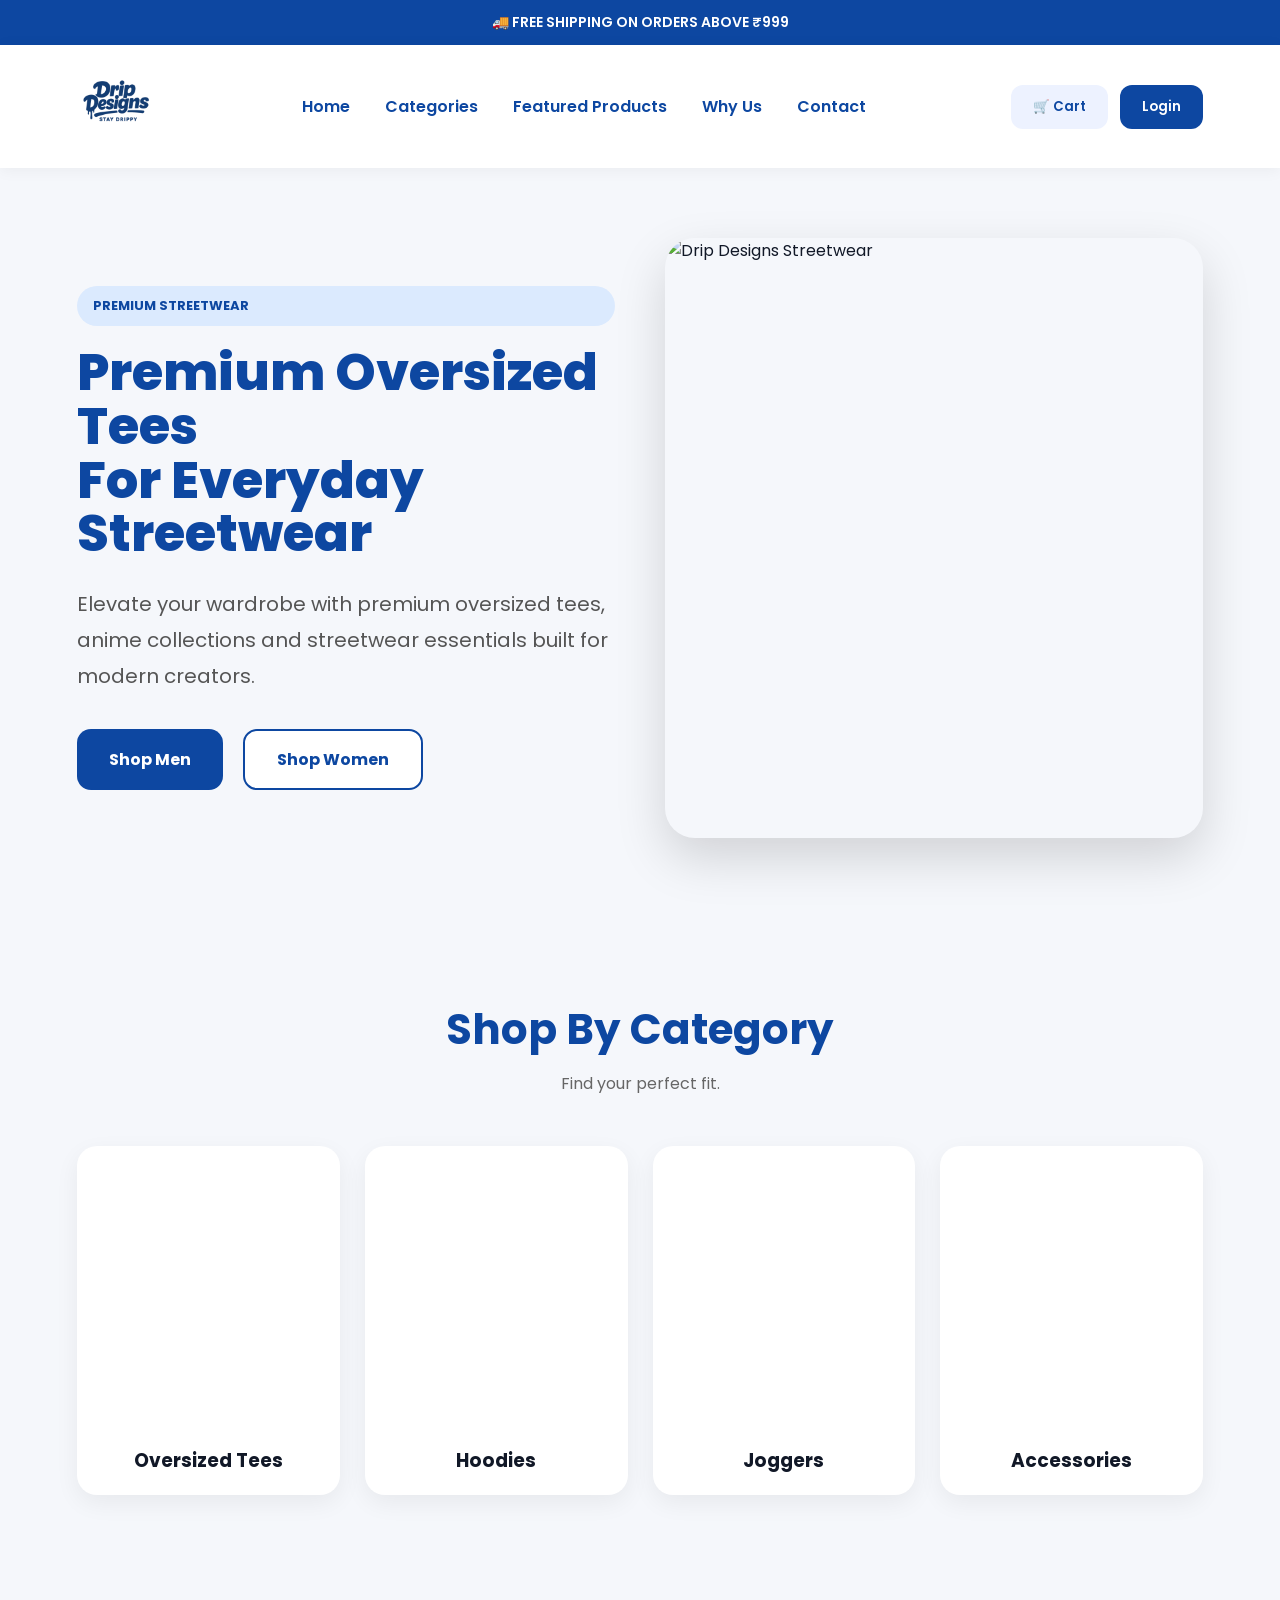
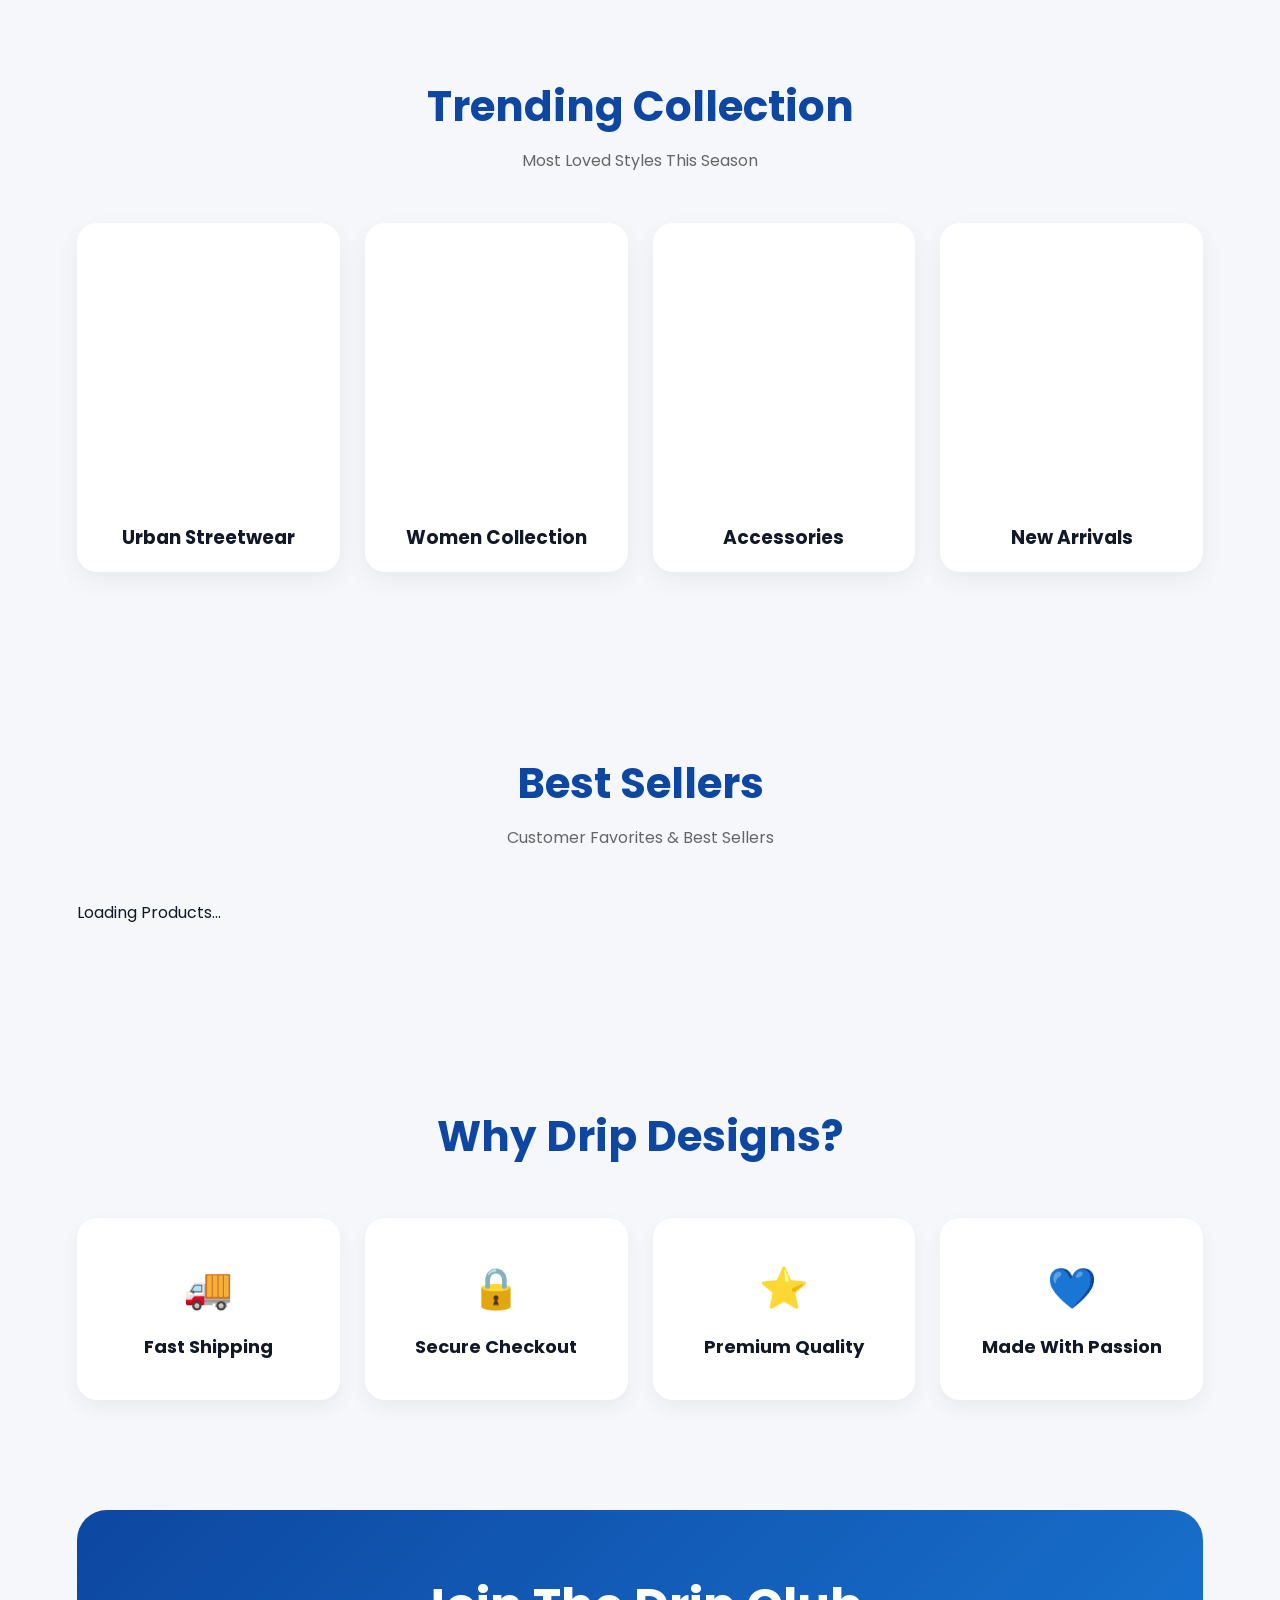
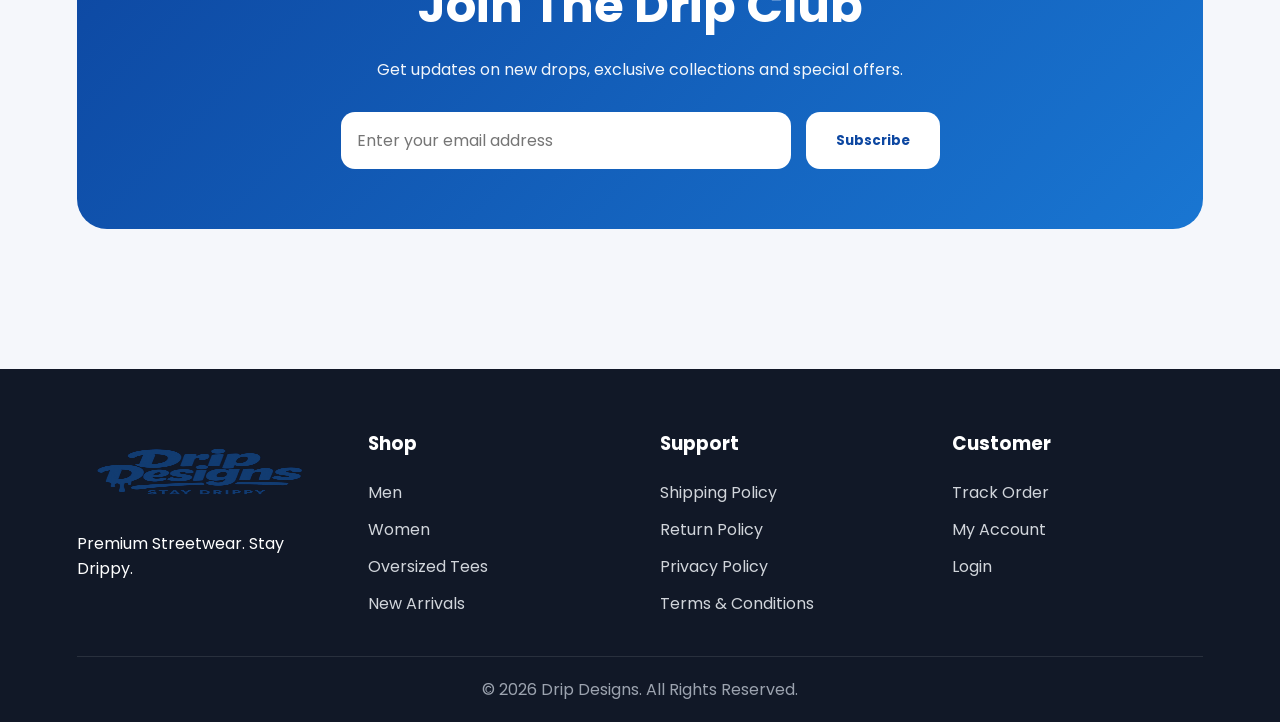
==== commit 1a92ff78: "Homepage upgraded v1" ====
--- a/index.html
+++ b/index.html
@@ -118,8 +118,6 @@
 
 <div class="hero-right">
 
-<div class="hero-right">
-
 <img
 src="https://images.unsplash.com/photo-1523398002811-999ca8dec234?auto=format&fit=crop&w=1200&q=80"
 alt="Drip Designs Streetwear"
--- a/css/style.css
+++ b/css/style.css
@@ -102,6 +102,19 @@
 align-items:center;
 }
 
+
+.hero-left{
+display:flex;
+flex-direction:column;
+justify-content:center;
+}
+
+.hero-right{
+display:flex;
+justify-content:center;
+align-items:center;
+}
+
 .badge{
 display:inline-block;
 background:#dbeafe;
@@ -114,7 +127,7 @@
 }
 
 .hero h1{
-font-size:clamp(2.2rem,5vw,4rem);
+font-size:clamp(2rem,4vw,3.8rem);
 line-height:1.05;
 color:#0d47a1;
 margin-bottom:25px;
@@ -135,6 +148,7 @@
 
 .hero-banner{
 width:100%;
+max-width:650px;
 height:600px;
 object-fit:cover;
 border-radius:30px;
@@ -265,6 +279,7 @@
 justify-content:center;
 overflow:hidden;
 padding:15px;
+position:relative;
 }
 
 .product-card h3{
@@ -289,6 +304,29 @@
 font-weight:700;
 cursor:pointer;
 }
+
+.quick-view-btn{
+position:absolute;
+bottom:15px;
+left:50%;
+transform:translateX(-50%);
+border:none;
+background:white;
+padding:10px 18px;
+border-radius:25px;
+font-weight:600;
+cursor:pointer;
+box-shadow:
+0 5px 15px rgba(0,0,0,.15);
+opacity:0;
+transition:.3s;
+z-index:2;
+}
+
+.product-card:hover .quick-view-btn{
+opacity:1;
+}
+
 
 /* ==========================
 WHY US
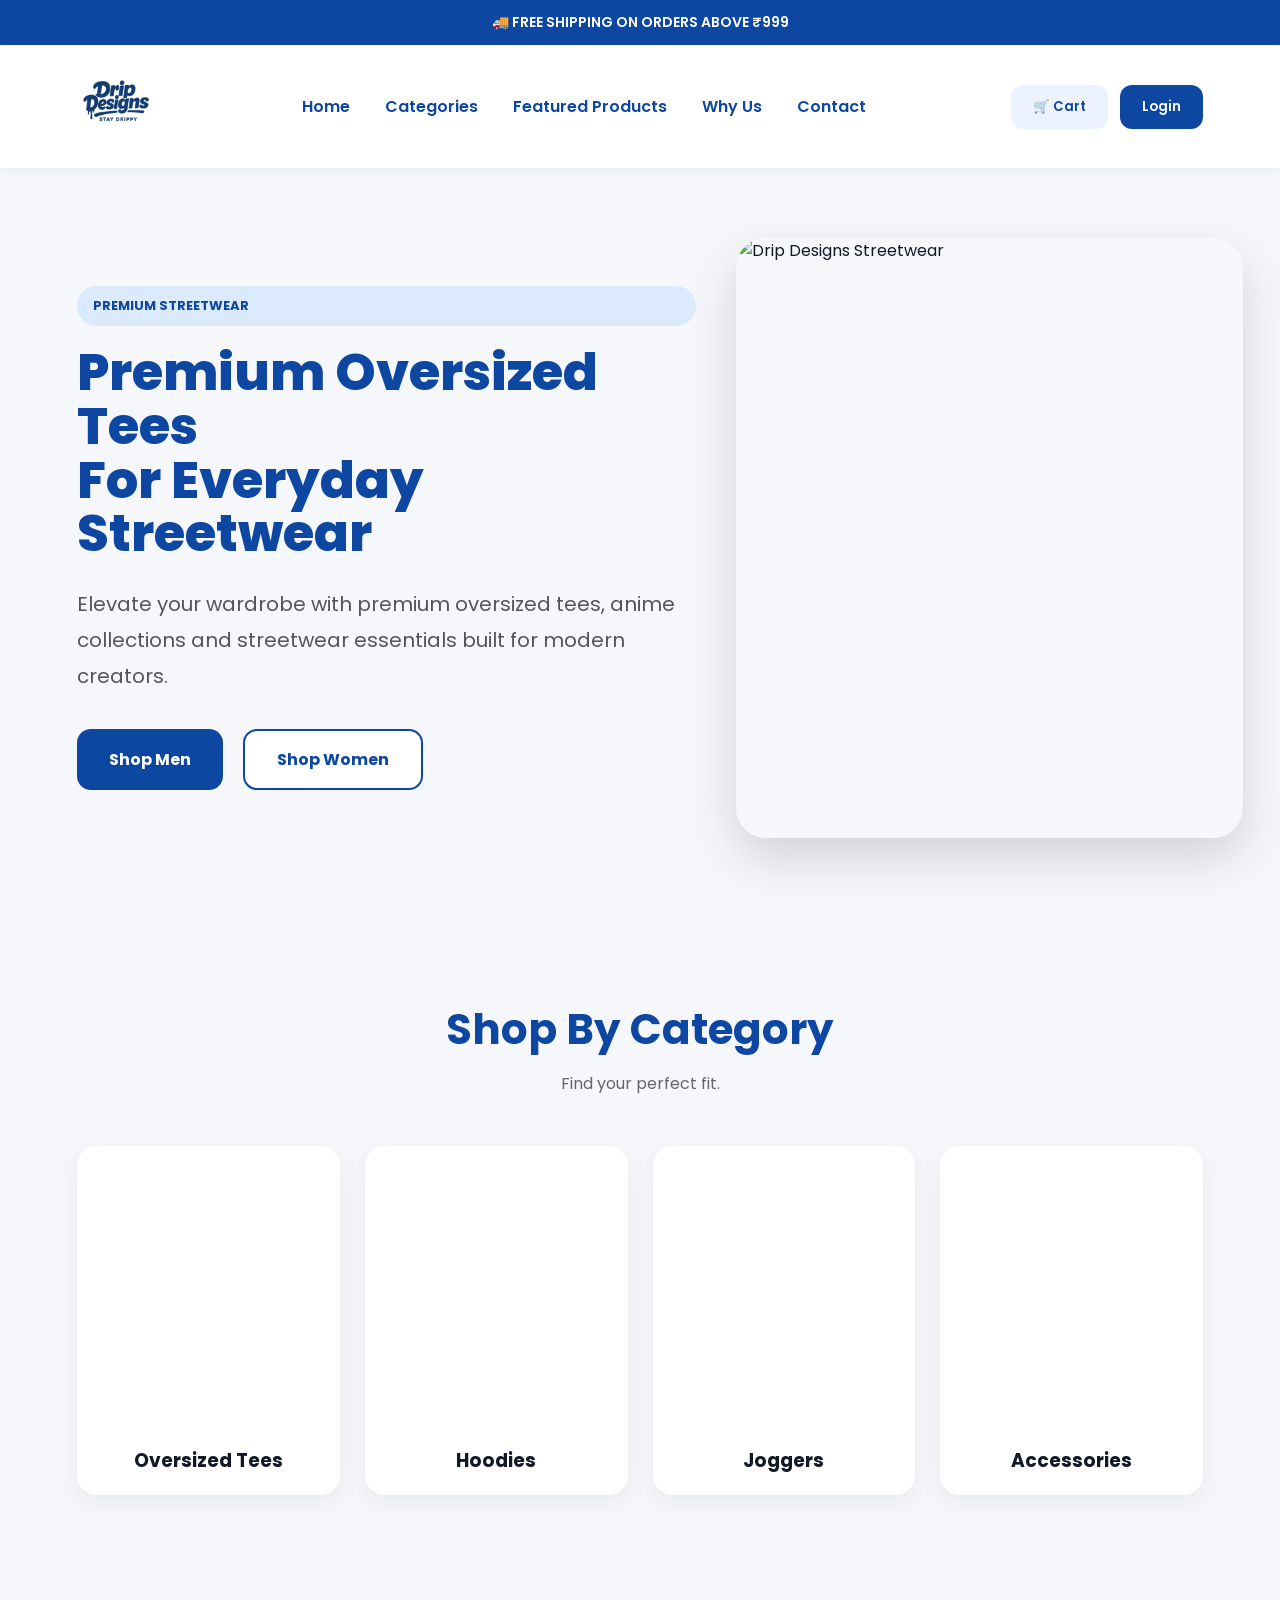
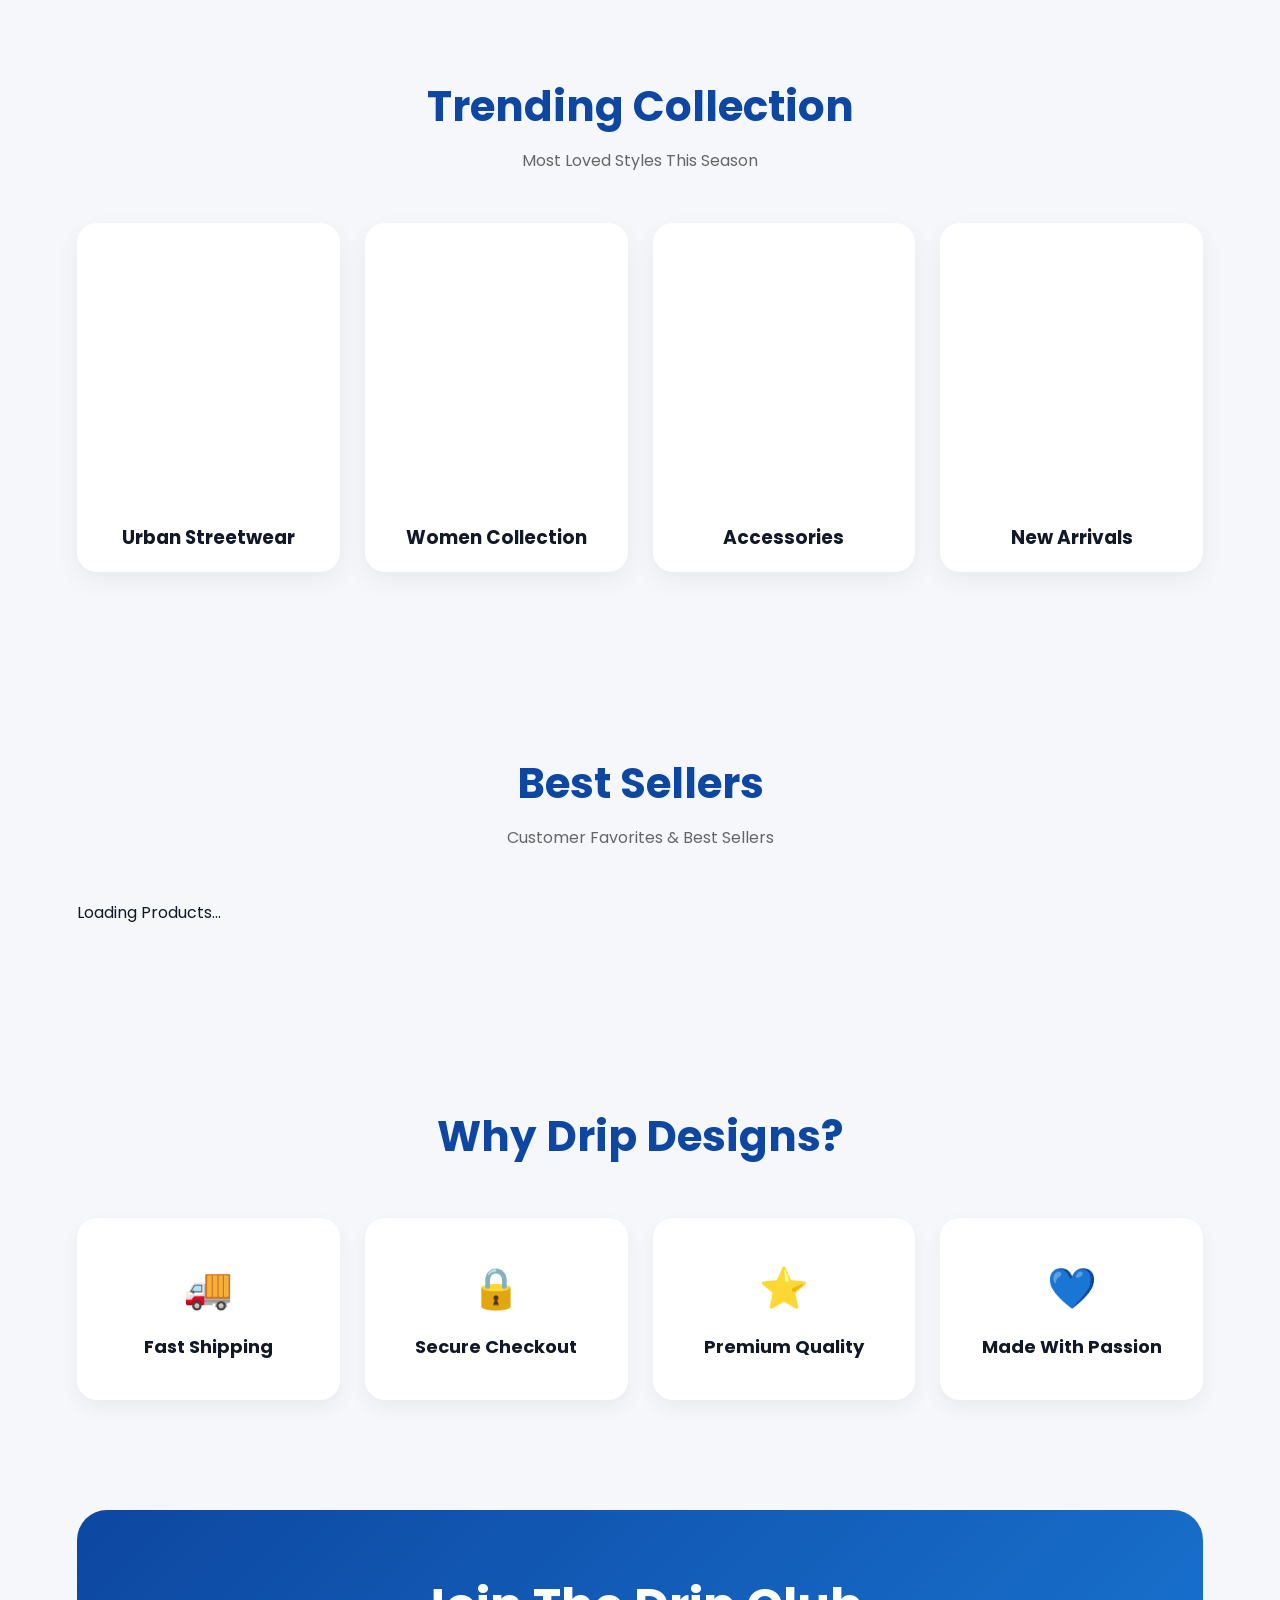
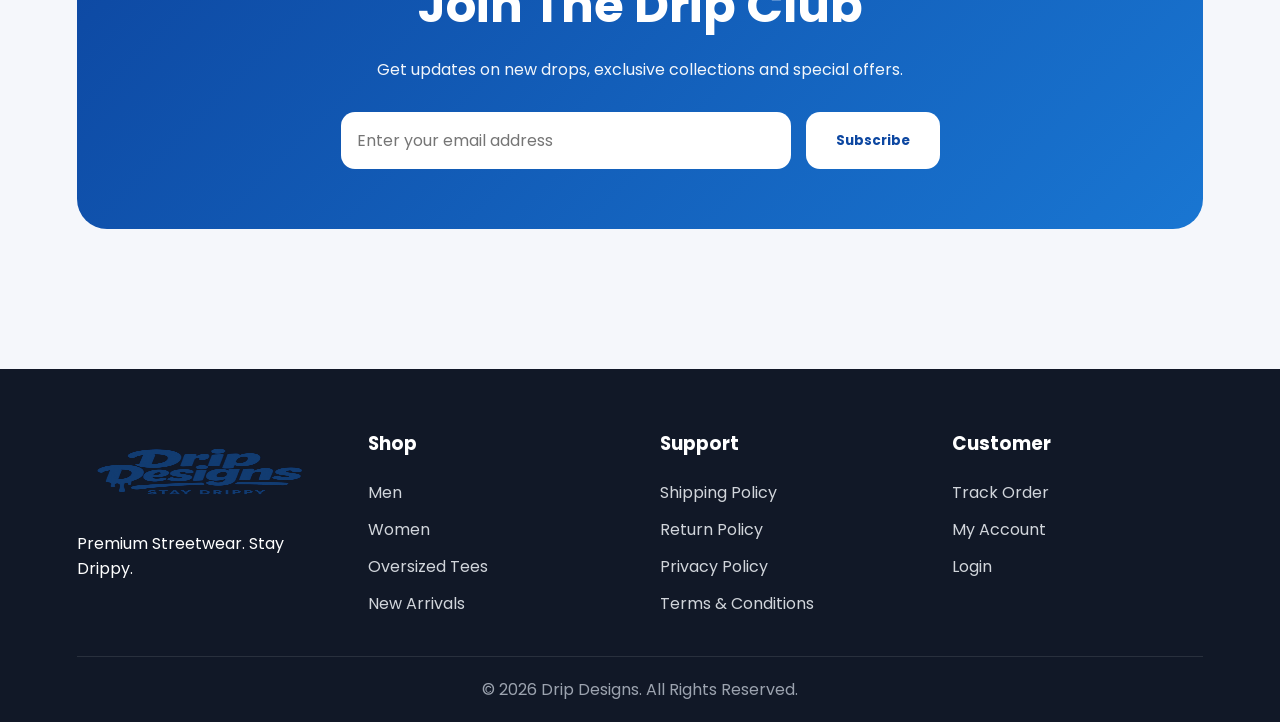
==== commit d8d0eece: "Added mobile hamburger navigation" ====
--- a/index.html
+++ b/index.html
@@ -50,6 +50,14 @@
 
 </nav>
 
+<div
+class="hamburger"
+onclick="toggleMenu()">
+
+☰
+
+</div>
+
 <div class="header-actions">
 
 <button class="cart-btn">
@@ -67,6 +75,21 @@
 </button>
 
 </div>
+
+<div id="mobileMenu" class="mobile-menu">
+
+<a href="#">Home</a>
+
+<a href="#categories">Categories</a>
+
+<a href="#bestsellers">Featured Products</a>
+
+<a href="#whyus">Why Us</a>
+
+<a href="#footer">Contact</a>
+
+</div>
+
 
 </header>
 
--- a/css/style.css
+++ b/css/style.css
@@ -52,6 +52,15 @@
 gap:35px;
 }
 
+
+.hamburger{
+display:none;
+font-size:30px;
+cursor:pointer;
+font-weight:700;
+color:#0d47a1;
+}
+
 nav a{
 text-decoration:none;
 color:#0d47a1;
@@ -97,8 +106,8 @@
 .hero{
 padding:70px 6%;
 display:grid;
-grid-template-columns:repeat(auto-fit,minmax(350px,1fr));
-gap:50px;
+grid-template-columns:55% 45%;
+gap:40px;
 align-items:center;
 }
 
@@ -107,6 +116,7 @@
 display:flex;
 flex-direction:column;
 justify-content:center;
+max-width:700px;
 }
 
 .hero-right{
@@ -520,7 +530,44 @@
 MOBILE
 ========================== */
 
+.mobile-menu{
+position:fixed;
+top:0;
+right:-100%;
+width:280px;
+height:100%;
+background:white;
+padding:100px 30px;
+display:flex;
+flex-direction:column;
+gap:25px;
+transition:.3s;
+box-shadow:
+-5px 0 20px rgba(0,0,0,.1);
+z-index:999;
+}
+
+.mobile-menu.active{
+right:0;
+}
+
+.mobile-menu a{
+text-decoration:none;
+font-size:18px;
+font-weight:600;
+color:#0d47a1;
+}
+
+
 @media(max-width:992px){
+
+    .hamburger{
+display:block;
+}
+
+.header-actions{
+display:none;
+}
 
 ```
 .hero{
